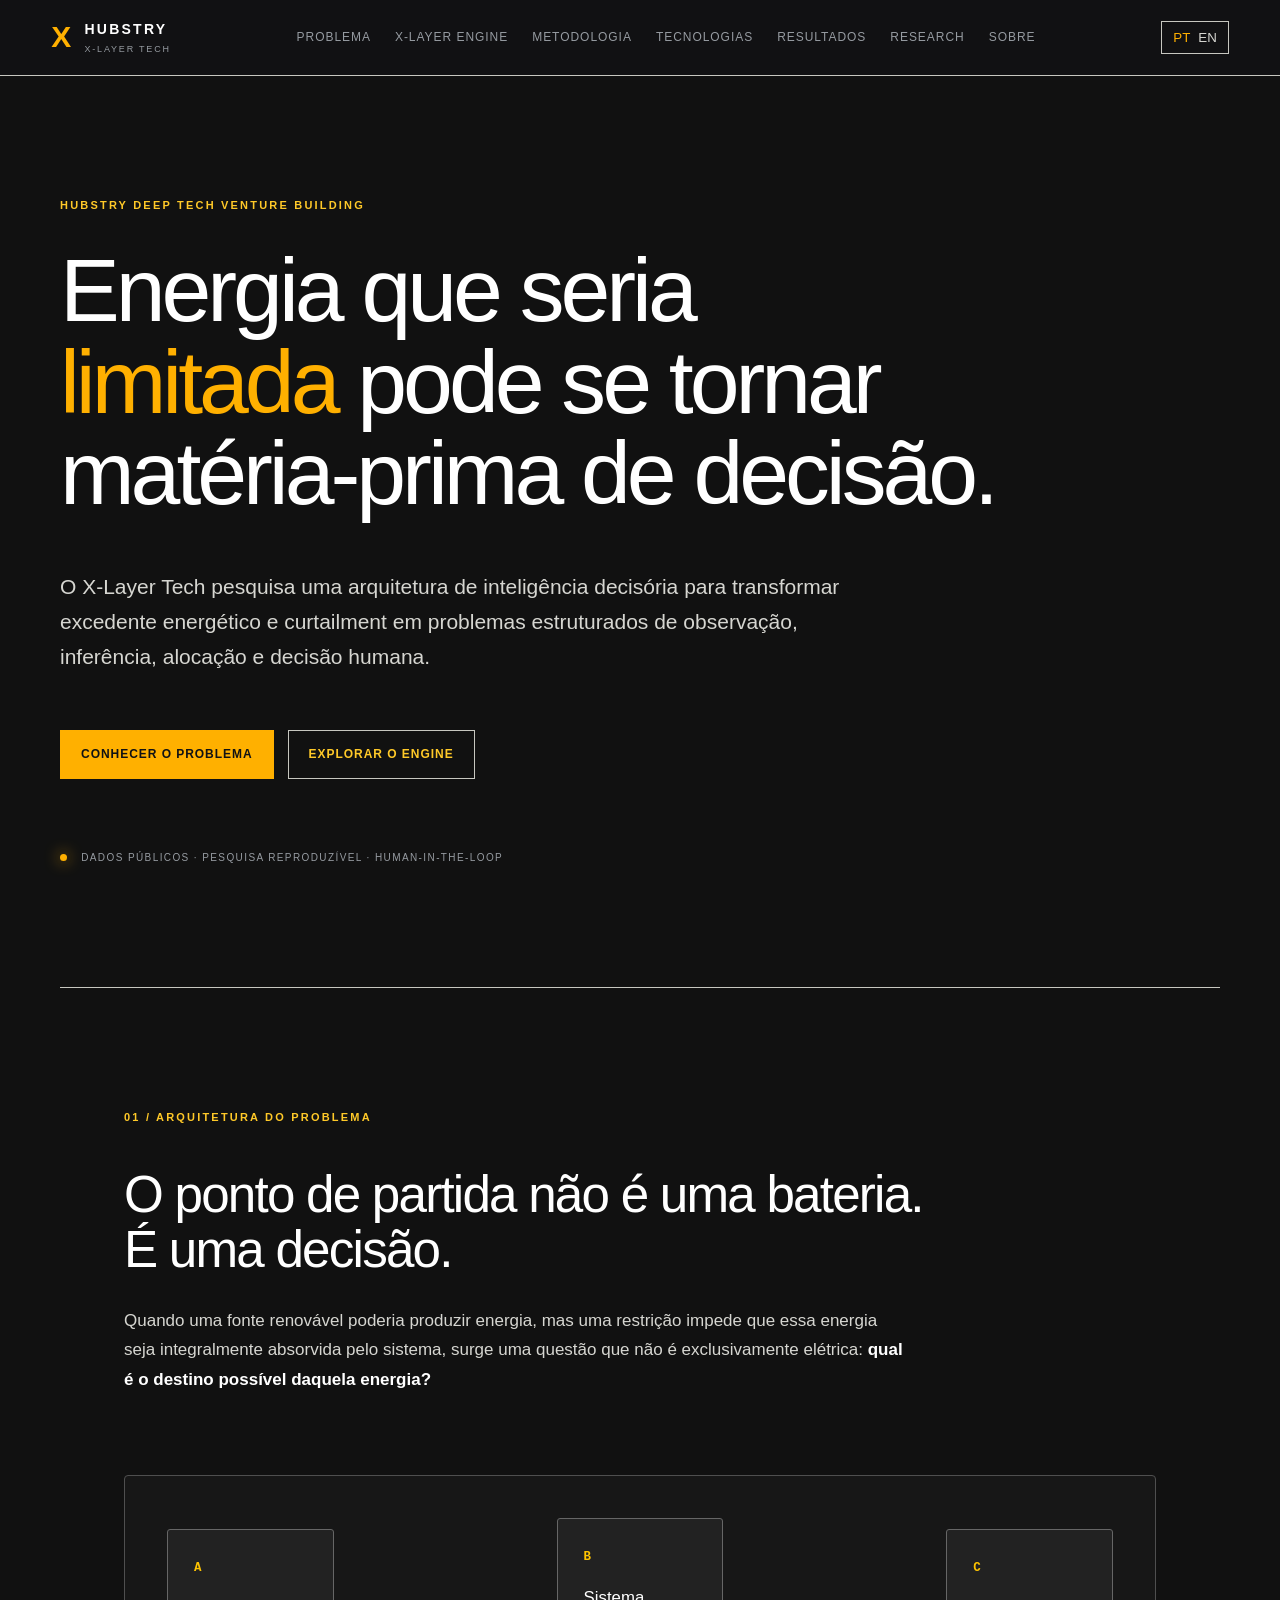
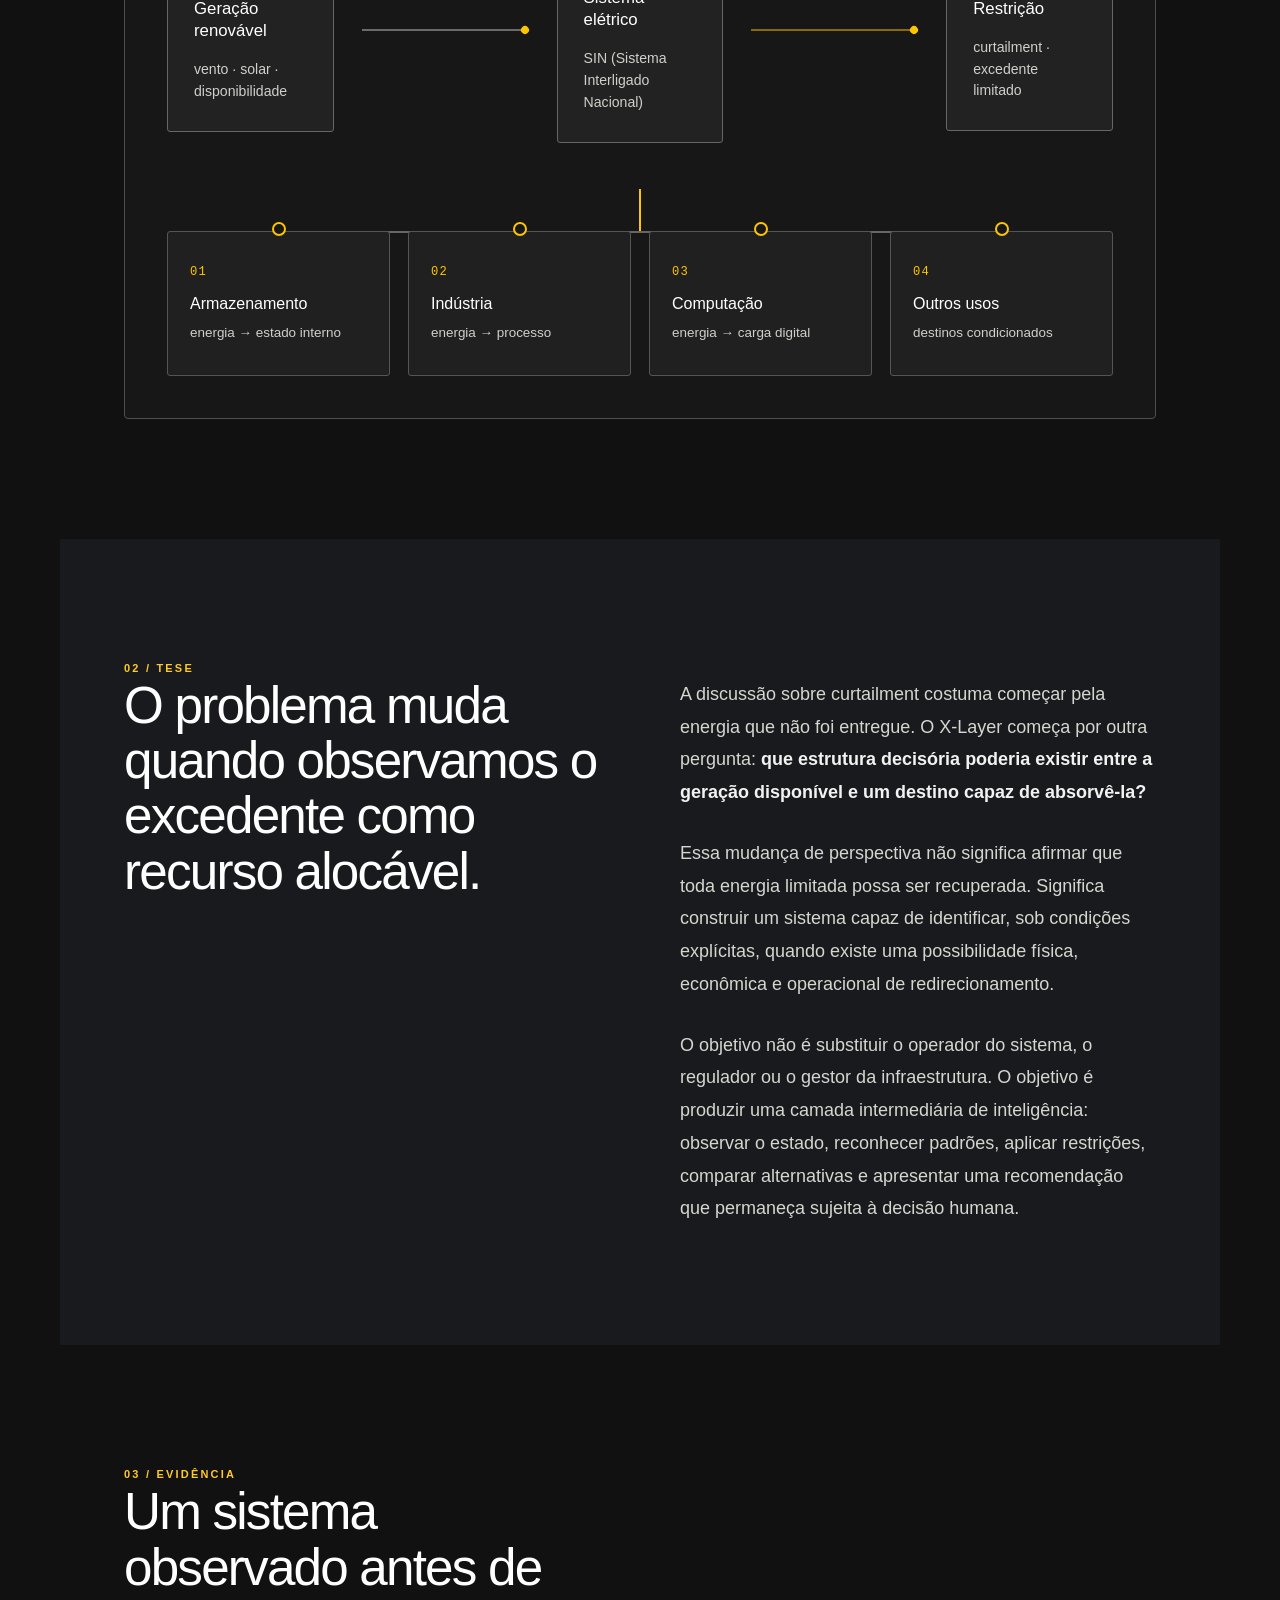
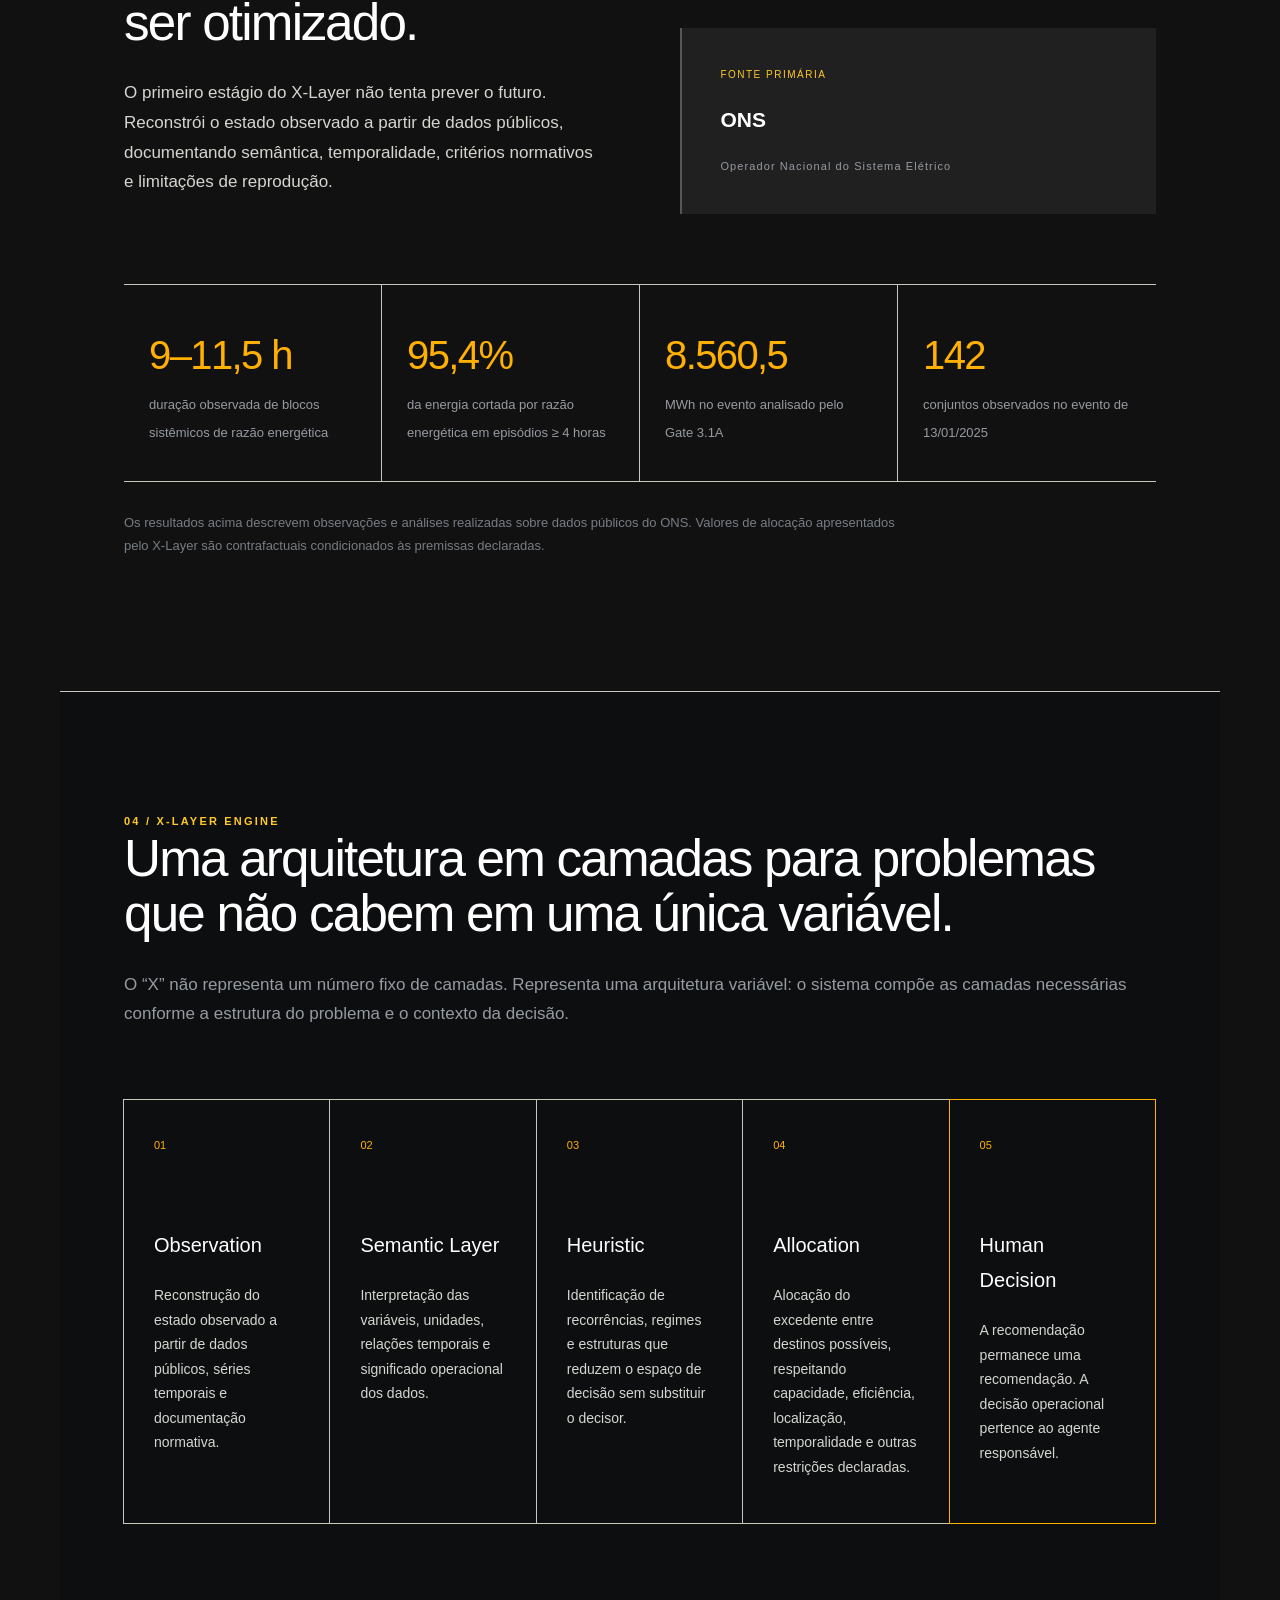
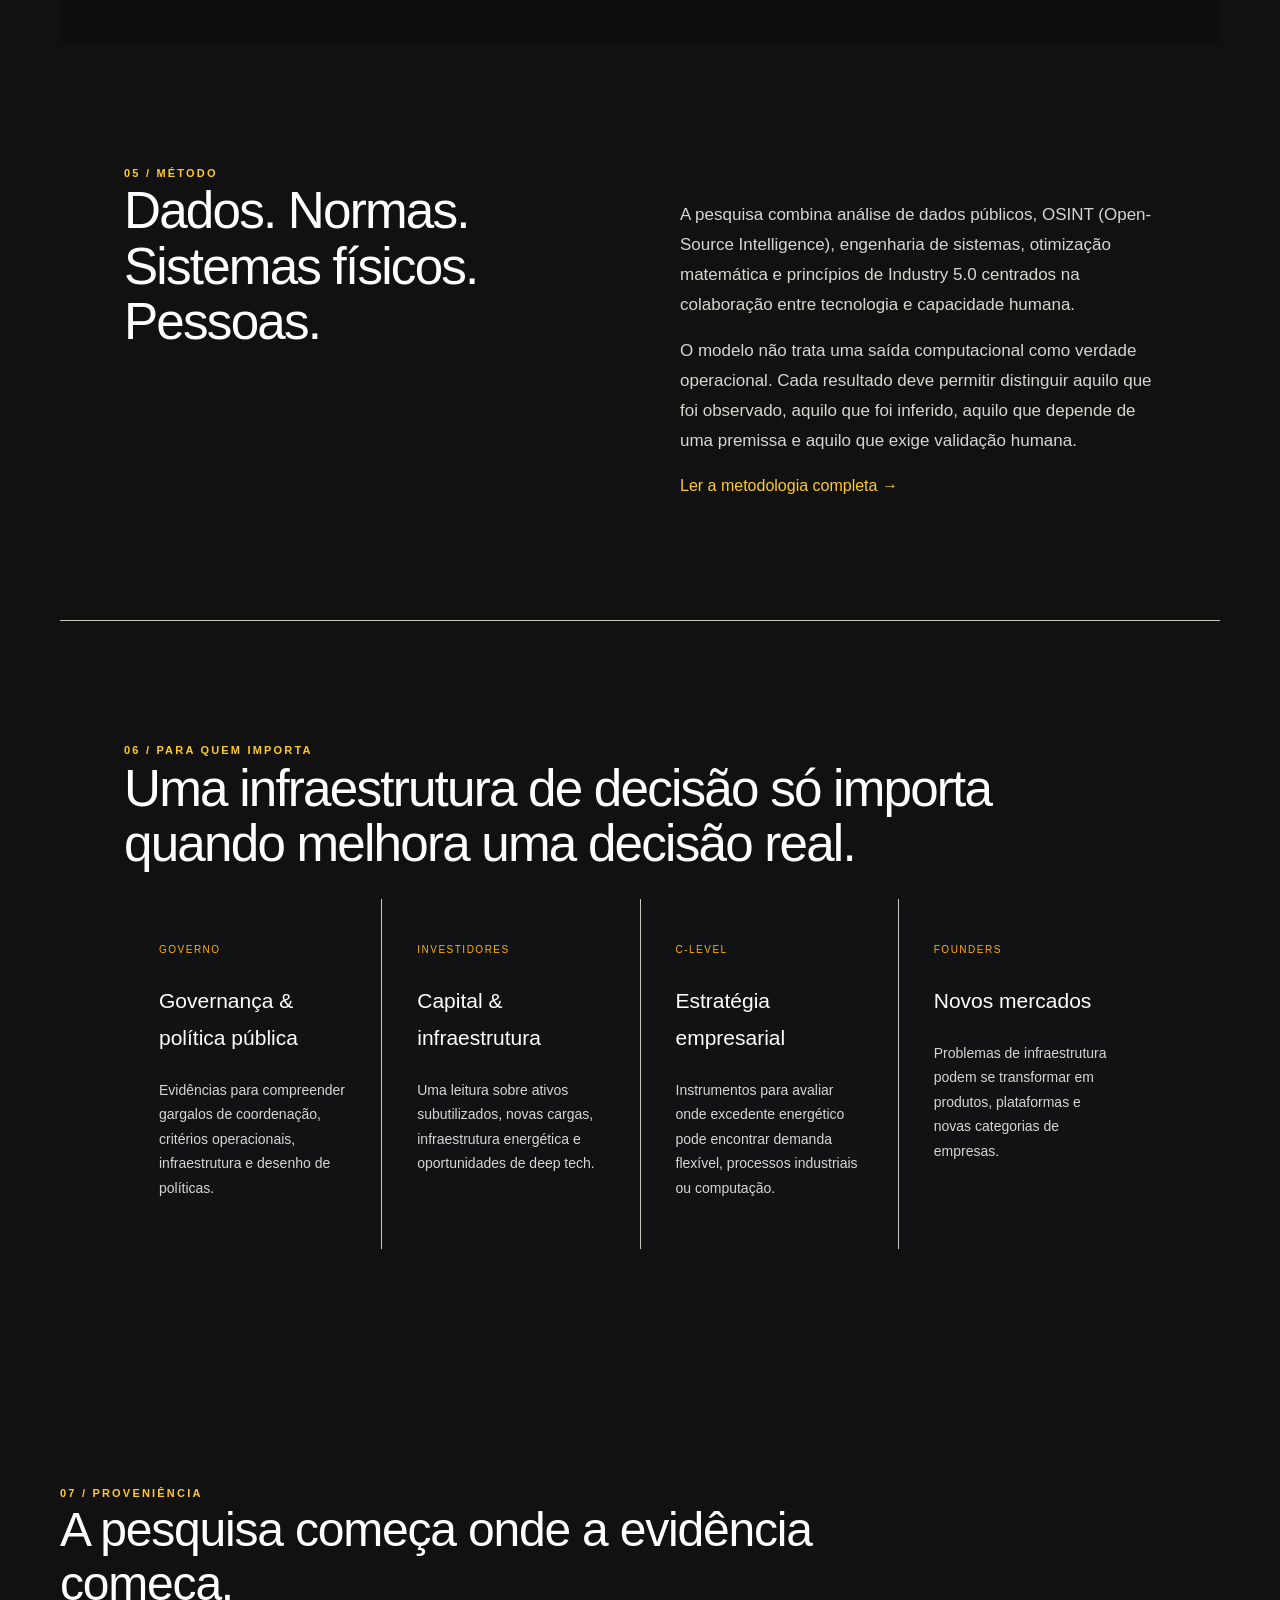
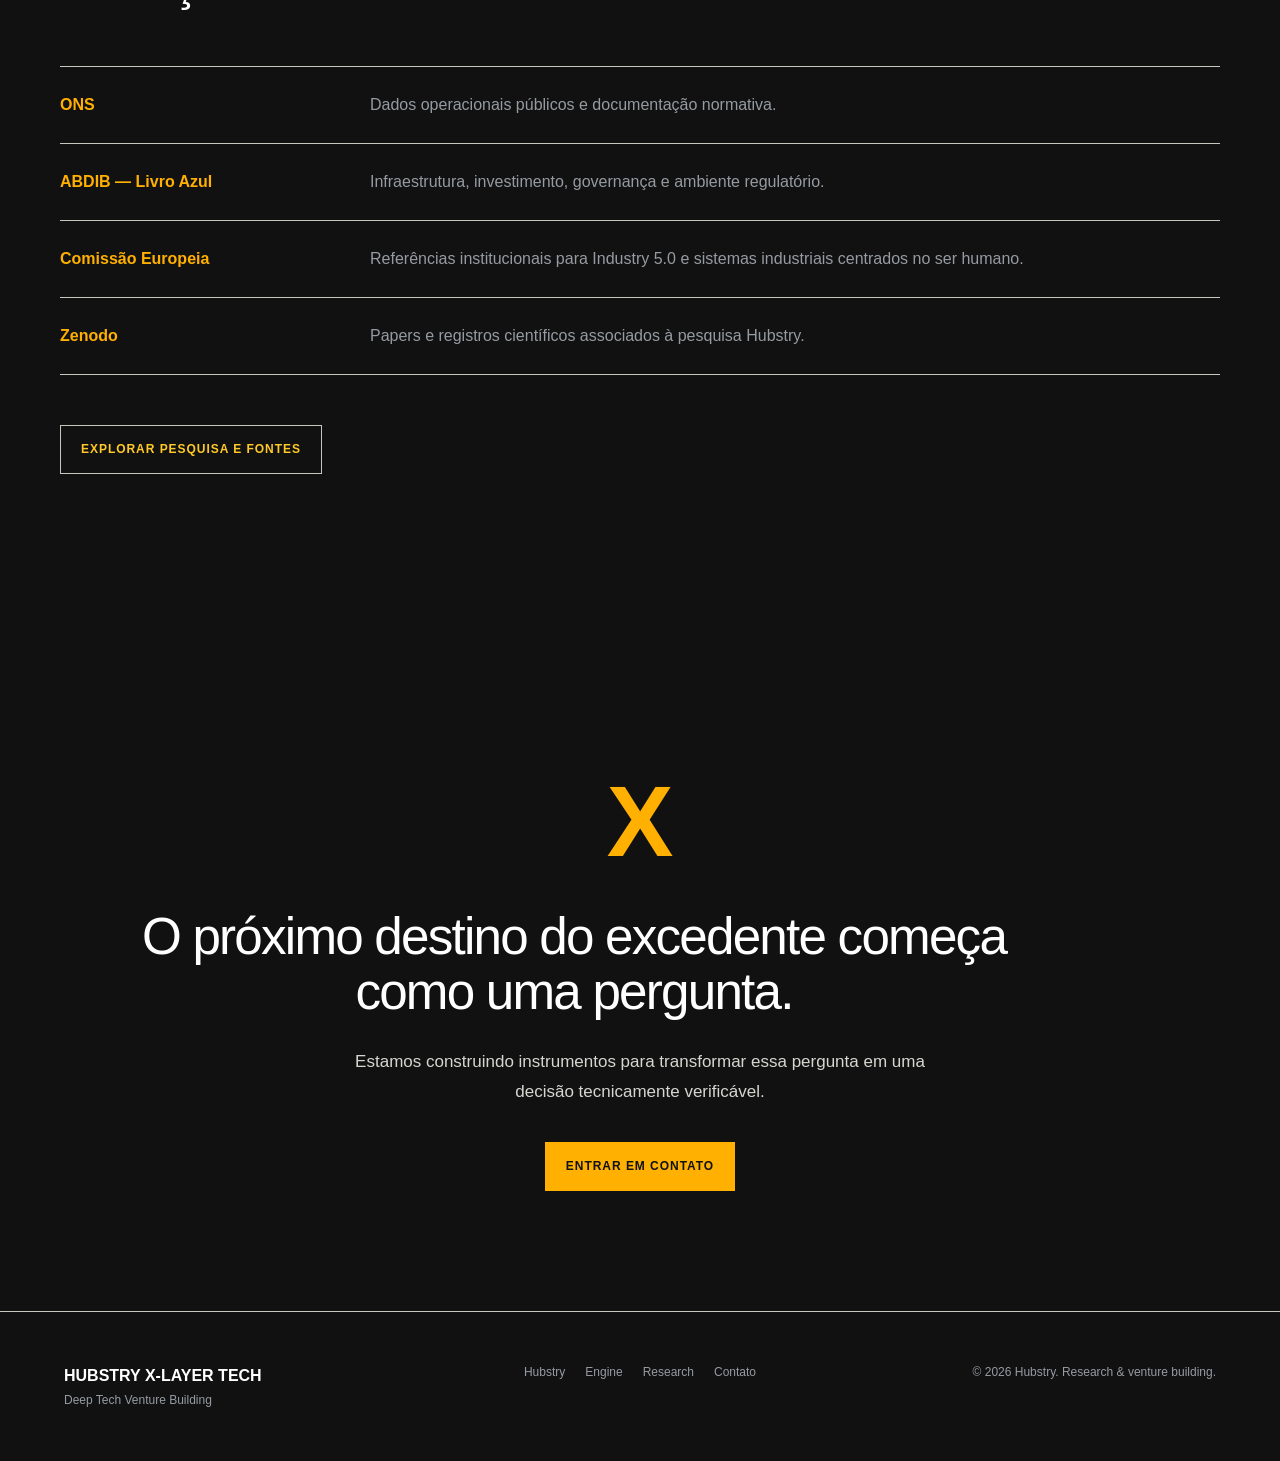
==== index.html @ 58ec87c6 "Build X-Layer Tech editorial site" ====
﻿<!DOCTYPE html>
<html lang="pt-BR">
<head>
  <meta charset="UTF-8">
  <meta name="viewport" content="width=device-width, initial-scale=1.0">

  <title>Hubstry X-Layer Tech — Orquestração de excedente energético</title>

  <meta name="description"
        content="Hubstry X-Layer Tech pesquisa sistemas de inteligência decisória para orquestração de excedente energético, curtailment e cargas flexíveis.">

  <link rel="stylesheet" href="css/style.css">
</head>

<body>

<header class="site-header">
  <a class="brand" href="index.html">
    <span class="brand-mark">X</span>
    <span>
      <strong>HUBSTRY</strong>
      <small>X-LAYER TECH</small>
    </span>
  </a>

  <nav>
    <a href="problema.html">Problema</a>
    <a href="engine.html">X-Layer Engine</a>
    <a href="metodologia.html">Metodologia</a>
    <a href="tecnologias.html">Tecnologias</a>
    <a href="resultados.html">Resultados</a>
    <a href="research.html">Research</a>
    <a href="sobre.html">Sobre</a>
  </nav>

  <button class="language-toggle" id="languageToggle" type="button"
          aria-label="Alternar idioma">
    <span class="active">PT</span>
    <span>EN</span>
  </button>
</header>


<main>

  <!-- HERO -->

  <section class="hero">

    <div class="hero-kicker">
      HUBSTRY DEEP TECH VENTURE BUILDING
    </div>

    <h1>
      Energia que seria<br>
      <em>limitada</em> pode se tornar<br>
      matéria-prima de decisão.
    </h1>

    <p class="hero-lead">
      O X-Layer Tech pesquisa uma arquitetura de inteligência decisória
      para transformar excedente energético e curtailment em problemas
      estruturados de observação, inferência, alocação e decisão humana.
    </p>

    <div class="hero-actions">
      <a class="button primary" href="problema.html">
        Conhecer o problema
      </a>

      <a class="button secondary" href="engine.html">
        Explorar o Engine
      </a>
    </div>

    <div class="hero-note">
      <span class="signal"></span>
      DADOS PÚBLICOS · PESQUISA REPRODUZÍVEL · HUMAN-IN-THE-LOOP
    </div>

  </section>


  <!-- DIAGRAMA CENTRAL -->

  <section class="diagram-section">

    <div class="section-label">01 / ARQUITETURA DO PROBLEMA</div>

    <div class="diagram-intro">
      <h2>
        O ponto de partida não é uma bateria.
        É uma decisão.
      </h2>

      <p>
        Quando uma fonte renovável poderia produzir energia, mas uma
        restrição impede que essa energia seja integralmente absorvida
        pelo sistema, surge uma questão que não é exclusivamente elétrica:
        <strong>qual é o destino possível daquela energia?</strong>
      </p>
    </div>


    <div class="energy-graph">

      <div class="graph-node source">
        <span class="node-index">A</span>
        <strong>Geração renovável</strong>
        <small>vento · solar · disponibilidade</small>
      </div>

      <div class="graph-line">
        <span></span>
      </div>

      <div class="graph-node system">
        <span class="node-index">B</span>
        <strong>Sistema elétrico</strong>
        <small>SIN (Sistema Interligado Nacional)</small>
      </div>

      <div class="graph-line restricted">
        <span></span>
      </div>

      <div class="graph-node restriction">
        <span class="node-index">C</span>
        <strong>Restrição</strong>
        <small>curtailment · excedente limitado</small>
      </div>

      <div class="graph-fork">

        <div class="fork-node">
          <span>01</span>
          <strong>Armazenamento</strong>
          <small>energia → estado interno</small>
        </div>

        <div class="fork-node">
          <span>02</span>
          <strong>Indústria</strong>
          <small>energia → processo</small>
        </div>

        <div class="fork-node">
          <span>03</span>
          <strong>Computação</strong>
          <small>energia → carga digital</small>
        </div>

        <div class="fork-node">
          <span>04</span>
          <strong>Outros usos</strong>
          <small>destinos condicionados</small>
        </div>

      </div>

    </div>

  </section>


  <!-- ARGUMENTO -->

  <section class="prose-section">

    <div class="section-label">02 / TESE</div>

    <div class="prose-grid">

      <div>
        <h2>
          O problema muda quando observamos
          o excedente como recurso alocável.
        </h2>
      </div>

      <div class="prose">

        <p>
          A discussão sobre curtailment costuma começar pela energia que
          não foi entregue. O X-Layer começa por outra pergunta:
          <strong>que estrutura decisória poderia existir entre a geração
          disponível e um destino capaz de absorvê-la?</strong>
        </p>

        <p>
          Essa mudança de perspectiva não significa afirmar que toda
          energia limitada possa ser recuperada. Significa construir um
          sistema capaz de identificar, sob condições explícitas, quando
          existe uma possibilidade física, econômica e operacional de
          redirecionamento.
        </p>

        <p>
          O objetivo não é substituir o operador do sistema, o regulador
          ou o gestor da infraestrutura. O objetivo é produzir uma camada
          intermediária de inteligência: observar o estado, reconhecer
          padrões, aplicar restrições, comparar alternativas e apresentar
          uma recomendação que permaneça sujeita à decisão humana.
        </p>

      </div>

    </div>

  </section>


  <!-- DADO -->

  <section class="evidence-section">

    <div class="section-label">03 / EVIDÊNCIA</div>

    <div class="evidence-header">

      <div>
        <h2>
          Um sistema observado antes de ser otimizado.
        </h2>

        <p>
          O primeiro estágio do X-Layer não tenta prever o futuro.
          Reconstrói o estado observado a partir de dados públicos,
          documentando semântica, temporalidade, critérios normativos
          e limitações de reprodução.
        </p>
      </div>

      <div class="evidence-source">
        <span>FONTE PRIMÁRIA</span>
        <strong>ONS</strong>
        <small>
          Operador Nacional do Sistema Elétrico
        </small>
      </div>

    </div>


    <div class="metrics">

      <article class="metric">
        <strong>9–11,5 h</strong>
        <span>
          duração observada de blocos sistêmicos de razão energética
        </span>
      </article>

      <article class="metric">
        <strong>95,4%</strong>
        <span>
          da energia cortada por razão energética em episódios ≥ 4 horas
        </span>
      </article>

      <article class="metric">
        <strong>8.560,5</strong>
        <span>
          MWh no evento analisado pelo Gate 3.1A
        </span>
      </article>

      <article class="metric">
        <strong>142</strong>
        <span>
          conjuntos observados no evento de 13/01/2025
        </span>
      </article>

    </div>

    <p class="method-note">
      Os resultados acima descrevem observações e análises realizadas
      sobre dados públicos do ONS. Valores de alocação apresentados pelo
      X-Layer são contrafactuais condicionados às premissas declaradas.
    </p>

  </section>


  <!-- ARQUITETURA DO ENGINE -->

  <section class="architecture-section">

    <div class="section-label">04 / X-LAYER ENGINE</div>

    <h2>
      Uma arquitetura em camadas para problemas
      que não cabem em uma única variável.
    </h2>

    <p class="architecture-lead">
      O “X” não representa um número fixo de camadas. Representa uma
      arquitetura variável: o sistema compõe as camadas necessárias
      conforme a estrutura do problema e o contexto da decisão.
    </p>


    <div class="layer-stack">

      <article>
        <span>01</span>
        <h3>Observation</h3>
        <p>
          Reconstrução do estado observado a partir de dados públicos,
          séries temporais e documentação normativa.
        </p>
      </article>

      <article>
        <span>02</span>
        <h3>Semantic Layer</h3>
        <p>
          Interpretação das variáveis, unidades, relações temporais
          e significado operacional dos dados.
        </p>
      </article>

      <article>
        <span>03</span>
        <h3>Heuristic</h3>
        <p>
          Identificação de recorrências, regimes e estruturas que
          reduzem o espaço de decisão sem substituir o decisor.
        </p>
      </article>

      <article>
        <span>04</span>
        <h3>Allocation</h3>
        <p>
          Alocação do excedente entre destinos possíveis, respeitando
          capacidade, eficiência, localização, temporalidade e outras
          restrições declaradas.
        </p>
      </article>

      <article class="human-layer">
        <span>05</span>
        <h3>Human Decision</h3>
        <p>
          A recomendação permanece uma recomendação. A decisão operacional
          pertence ao agente responsável.
        </p>
      </article>

    </div>

  </section>


  <!-- METODOLOGIA -->

  <section class="methodology-section">

    <div class="section-label">05 / MÉTODO</div>

    <div class="methodology-grid">

      <div>
        <h2>
          Dados. Normas. Sistemas físicos.
          Pessoas.
        </h2>
      </div>

      <div>

        <p>
          A pesquisa combina análise de dados públicos, OSINT
          (Open-Source Intelligence), engenharia de sistemas,
          otimização matemática e princípios de Industry 5.0
          centrados na colaboração entre tecnologia e capacidade humana.
        </p>

        <p>
          O modelo não trata uma saída computacional como verdade
          operacional. Cada resultado deve permitir distinguir aquilo
          que foi observado, aquilo que foi inferido, aquilo que depende
          de uma premissa e aquilo que exige validação humana.
        </p>

        <a href="metodologia.html" class="text-link">
          Ler a metodologia completa →
        </a>

      </div>

    </div>

  </section>


  <!-- PARA QUEM IMPORTA -->

  <section class="stakeholders-section">

    <div class="section-label">06 / PARA QUEM IMPORTA</div>

    <h2>
      Uma infraestrutura de decisão só importa
      quando melhora uma decisão real.
    </h2>

    <div class="stakeholder-grid">

      <article>
        <span>GOVERNO</span>
        <h3>Governança & política pública</h3>
        <p>
          Evidências para compreender gargalos de coordenação, critérios
          operacionais, infraestrutura e desenho de políticas.
        </p>
      </article>

      <article>
        <span>INVESTIDORES</span>
        <h3>Capital & infraestrutura</h3>
        <p>
          Uma leitura sobre ativos subutilizados, novas cargas,
          infraestrutura energética e oportunidades de deep tech.
        </p>
      </article>

      <article>
        <span>C-LEVEL</span>
        <h3>Estratégia empresarial</h3>
        <p>
          Instrumentos para avaliar onde excedente energético pode
          encontrar demanda flexível, processos industriais ou computação.
        </p>
      </article>

      <article>
        <span>FOUNDERS</span>
        <h3>Novos mercados</h3>
        <p>
          Problemas de infraestrutura podem se transformar em produtos,
          plataformas e novas categorias de empresas.
        </p>
      </article>

    </div>

  </section>


  <!-- FONTES -->

  <section class="sources-section index-source-section">

    <div class="section-label">07 / PROVENIÊNCIA</div>

    <h2>
      A pesquisa começa onde a evidência começa.
    </h2>

    <div class="source-list">

      <div>
        <strong>ONS</strong>
        <span>
          Dados operacionais públicos e documentação normativa.
        </span>
      </div>

      <div>
        <strong>ABDIB — Livro Azul</strong>
        <span>
          Infraestrutura, investimento, governança e ambiente regulatório.
        </span>
      </div>

      <div>
        <strong>Comissão Europeia</strong>
        <span>
          Referências institucionais para Industry 5.0 e sistemas
          industriais centrados no ser humano.
        </span>
      </div>

      <div>
        <strong>Zenodo</strong>
        <span>
          Papers e registros científicos associados à pesquisa Hubstry.
        </span>
      </div>

    </div>

    <a href="research.html" class="button secondary">
      Explorar pesquisa e fontes
    </a>

  </section>


  <!-- CTA -->

  <section class="closing-section">

    <div class="closing-mark">X</div>

    <h2>
      O próximo destino do excedente
      começa como uma pergunta.
    </h2>

    <p>
      Estamos construindo instrumentos para transformar essa pergunta
      em uma decisão tecnicamente verificável.
    </p>

    <a href="contato.html" class="button primary">
      Entrar em contato
    </a>

  </section>

</main>


<footer>

  <div class="footer-brand">
    <strong>HUBSTRY X-LAYER TECH</strong>
    <span>Deep Tech Venture Building</span>
  </div>

  <div class="footer-links">
    <a href="https://www.hubstry.dev">Hubstry</a>
    <a href="https://github.com/Hubstry-DeepTech/hubstry-xlayer-engine">
      Engine
    </a>
    <a href="https://zenodo.org/records/22134863">Research</a>
    <a href="contato.html">Contato</a>
  </div>

  <div class="footer-copy">
    © 2026 Hubstry. Research & venture building.
  </div>

</footer>

<script src="js/main.js"></script>

</body>
</html>
---- css/style.css ----
﻿:root {
  --bg: #111214;
  --bg-soft: #181a1d;
  --panel: #1d2024;
  --line: #34383d;
  --text: #e6e7e8;
  --muted: #969ba1;
  --amber: #ffb000;
  --amber-soft: #ffc94d;
  --max: 1320px;
}

* {
  box-sizing: border-box;
}

html {
  scroll-behavior: smooth;
}

body {
  margin: 0;
  background: var(--bg);
  color: var(--text);
  font-family: Inter, Arial, sans-serif;
  line-height: 1.75;
}

a {
  color: inherit;
  text-decoration: none;
}

.site-header {
  position: sticky;
  top: 0;
  z-index: 20;
  display: flex;
  align-items: center;
  justify-content: space-between;
  min-height: 76px;
  padding: 0 4vw;
  background: rgba(17,18,20,.94);
  border-bottom: 1px solid var(--line);
  backdrop-filter: blur(16px);
}

.brand {
  display: flex;
  gap: 12px;
  align-items: center;
  letter-spacing: .08em;
}

.brand-mark {
  color: var(--amber);
  font-size: 30px;
  font-weight: 800;
}

.brand strong {
  display: block;
  font-size: 14px;
  letter-spacing: .16em;
}

.brand small {
  display: block;
  color: var(--muted);
  font-size: 9px;
  letter-spacing: .2em;
}

nav {
  display: flex;
  gap: 24px;
  align-items: center;
}

nav a {
  color: var(--muted);
  font-size: 12px;
  letter-spacing: .08em;
  text-transform: uppercase;
}

nav a:hover {
  color: var(--amber);
}

.language-toggle {
  display: flex;
  gap: 8px;
  border: 1px solid var(--line);
  background: transparent;
  color: var(--muted);
  padding: 8px 11px;
  cursor: pointer;
}

.language-toggle .active {
  color: var(--amber);
}

.hero,
.diagram-section,
.prose-section,
.evidence-section,
.architecture-section,
.methodology-section,
.stakeholders-section,
.sources-section,
.closing-section {
  max-width: var(--max);
  margin: auto;
  padding: 120px 5vw;
}

.hero {
  min-height: 88vh;
  display: flex;
  flex-direction: column;
  justify-content: center;
}

.hero-kicker,
.section-label {
  color: var(--amber);
  font-size: 11px;
  font-weight: 700;
  letter-spacing: .2em;
  text-transform: uppercase;
}

.hero h1 {
  max-width: 1050px;
  margin: 30px 0;
  font-size: clamp(48px, 7vw, 96px);
  line-height: 1.02;
  letter-spacing: -.045em;
  font-weight: 500;
}

.hero h1 em {
  color: var(--amber);
  font-style: normal;
}

.hero-lead {
  max-width: 760px;
  color: #b8bbc0;
  font-size: 20px;
  line-height: 1.7;
}

.hero-actions {
  display: flex;
  gap: 14px;
  margin-top: 35px;
}

.button {
  display: inline-block;
  padding: 13px 20px;
  border: 1px solid var(--line);
  font-size: 12px;
  font-weight: 700;
  letter-spacing: .08em;
  text-transform: uppercase;
}

.button.primary {
  background: var(--amber);
  color: #111214;
  border-color: var(--amber);
}

.button.secondary:hover {
  border-color: var(--amber);
  color: var(--amber);
}

.hero-note {
  margin-top: 70px;
  color: var(--muted);
  font-size: 10px;
  letter-spacing: .14em;
}

.signal {
  display: inline-block;
  width: 7px;
  height: 7px;
  margin-right: 10px;
  border-radius: 50%;
  background: var(--amber);
  box-shadow: 0 0 15px var(--amber);
}

.diagram-section {
  border-top: 1px solid var(--line);
}

.diagram-intro {
  max-width: 800px;
  margin: 40px 0 80px;
}

h2 {
  margin: 0 0 28px;
  font-size: clamp(34px, 4vw, 58px);
  line-height: 1.08;
  letter-spacing: -.035em;
  font-weight: 500;
}

p {
  color: #b0b4b9;
  font-size: 17px;
}

.energy-graph {
  display: grid;
  grid-template-columns: 1fr 90px 1fr 90px 1fr;
  align-items: center;
  gap: 0;
}

.graph-node,
.fork-node {
  border: 1px solid var(--line);
  background: var(--panel);
  padding: 26px;
}

.graph-node {
  min-height: 150px;
}

.node-index,
.fork-node span {
  display: block;
  color: var(--amber);
  font-size: 10px;
  letter-spacing: .15em;
  margin-bottom: 25px;
}

.graph-node strong,
.fork-node strong {
  display: block;
  font-size: 18px;
  font-weight: 500;
}

.graph-node small,
.fork-node small {
  color: var(--muted);
}

.graph-line {
  height: 1px;
  background: var(--line);
}

.graph-line span {
  display: block;
  width: 8px;
  height: 8px;
  margin-left: auto;
  background: var(--amber);
  border-radius: 50%;
}

.graph-line.restricted {
  background: var(--amber);
}

.graph-fork {
  grid-column: 1 / -1;
  display: grid;
  grid-template-columns: repeat(4, 1fr);
  gap: 12px;
  margin-top: 35px;
}

.prose-section {
  background: var(--bg-soft);
  max-width: none;
}

.prose-grid,
.methodology-grid,
.evidence-header {
  max-width: var(--max);
  margin: auto;
  display: grid;
  grid-template-columns: 1fr 1fr;
  gap: 80px;
}

.prose p,
.methodology-grid p {
  max-width: 680px;
}

.evidence-section {
  border-bottom: 1px solid var(--line);
}

.evidence-source {
  align-self: end;
  border-left: 2px solid var(--amber);
  padding-left: 20px;
}

.evidence-source span,
.evidence-source small {
  display: block;
  color: var(--muted);
  font-size: 11px;
  letter-spacing: .1em;
}

.evidence-source strong {
  display: block;
  color: var(--amber);
  font-size: 32px;
  margin: 5px 0;
}

.metrics {
  display: grid;
  grid-template-columns: repeat(4, 1fr);
  margin-top: 70px;
  border-top: 1px solid var(--line);
  border-bottom: 1px solid var(--line);
}

.metric {
  padding: 35px 25px;
  border-right: 1px solid var(--line);
}

.metric:last-child {
  border-right: 0;
}

.metric strong {
  display: block;
  color: var(--amber);
  font-size: 40px;
  font-weight: 500;
  letter-spacing: -.04em;
}

.metric span {
  color: var(--muted);
  font-size: 13px;
}

.method-note {
  margin-top: 30px;
  color: #777d84;
  font-size: 13px;
}

.architecture-section {
  background: #0d0e10;
  max-width: none;
}

.architecture-section > h2,
.architecture-lead,
.layer-stack {
  max-width: var(--max);
  margin-left: auto;
  margin-right: auto;
}

.architecture-lead {
  max-width: var(--max);
  color: var(--muted);
}

.layer-stack {
  display: grid;
  grid-template-columns: repeat(5, 1fr);
  margin-top: 70px;
}

.layer-stack article {
  min-height: 300px;
  padding: 30px;
  border: 1px solid var(--line);
  margin-left: -1px;
}

.layer-stack article > span {
  color: var(--amber);
  font-size: 11px;
}

.layer-stack h3 {
  margin-top: 70px;
  font-size: 20px;
  font-weight: 500;
}

.layer-stack p {
  font-size: 14px;
}

.layer-stack .human-layer {
  border-color: var(--amber);
}

.stakeholders-section {
  border-top: 1px solid var(--line);
}

.stakeholder-grid {
  display: grid;
  grid-template-columns: repeat(4, 1fr);
  gap: 1px;
  background: var(--line);
}

.stakeholder-grid article {
  background: var(--bg);
  padding: 35px;
  min-height: 310px;
}

.stakeholder-grid span {
  color: var(--amber);
  font-size: 10px;
  letter-spacing: .15em;
}

.stakeholder-grid h3 {
  font-size: 21px;
  font-weight: 500;
}

.stakeholder-grid p {
  font-size: 14px;
}

.sources-section {
  background: var(--bg-soft);
  max-width: none;
}

.source-list {
  max-width: var(--max);
  margin: 50px auto;
  border-top: 1px solid var(--line);
}

.source-list div {
  display: grid;
  grid-template-columns: 280px 1fr;
  gap: 30px;
  padding: 24px 0;
  border-bottom: 1px solid var(--line);
}

.source-list strong {
  color: var(--amber);
}

.source-list span {
  color: var(--muted);
}

.closing-section {
  text-align: center;
}

.closing-mark {
  color: var(--amber);
  font-size: 100px;
  font-weight: 800;
}

.closing-section p {
  max-width: 600px;
  margin: 0 auto 35px;
}

footer {
  border-top: 1px solid var(--line);
  padding: 50px 5vw;
  display: grid;
  grid-template-columns: 1fr 1fr 1fr;
  gap: 30px;
}

.footer-brand strong,
.footer-brand span {
  display: block;
}

.footer-brand span,
.footer-copy {
  color: var(--muted);
  font-size: 12px;
}

.footer-links {
  display: flex;
  gap: 20px;
  justify-content: center;
}

.footer-links a {
  color: var(--muted);
  font-size: 12px;
}

.footer-links a:hover {
  color: var(--amber);
}

.footer-copy {
  text-align: right;
}

@media (max-width: 1000px) {

  nav {
    display: none;
  }

  .energy-graph {
    grid-template-columns: 1fr;
    gap: 12px;
  }

  .graph-line {
    width: 1px;
    height: 40px;
    margin: auto;
  }

  .graph-line span {
    margin: auto;
  }

  .graph-fork {
    grid-template-columns: 1fr 1fr;
  }

  .prose-grid,
  .methodology-grid,
  .evidence-header {
    grid-template-columns: 1fr;
    gap: 35px;
  }

  .metrics {
    grid-template-columns: 1fr 1fr;
  }

  .layer-stack {
    grid-template-columns: 1fr 1fr;
  }

  .stakeholder-grid {
    grid-template-columns: 1fr 1fr;
  }

  footer {
    grid-template-columns: 1fr;
  }

  .footer-links,
  .footer-copy {
    justify-content: flex-start;
    text-align: left;
  }
}

@media (max-width: 600px) {

  .hero,
  .diagram-section,
  .prose-section,
  .evidence-section,
  .architecture-section,
  .methodology-section,
  .stakeholders-section,
  .sources-section,
  .closing-section {
    padding-top: 80px;
    padding-bottom: 80px;
  }

  .hero h1 {
    font-size: 46px;
  }

  .hero-lead {
    font-size: 17px;
  }

  .hero-actions {
    flex-direction: column;
    align-items: flex-start;
  }

  .graph-fork,
  .metrics,
  .layer-stack,
  .stakeholder-grid {
    grid-template-columns: 1fr;
  }

  .metric {
    border-right: 0;
    border-bottom: 1px solid var(--line);
  }

  .source-list div {
    grid-template-columns: 1fr;
    gap: 5px;
  }
}

/* INTERNAL PAGE LAYOUT */
.page-main {
  width: 100%;
  max-width: var(--max);
  margin: 0 auto;
  padding-left: 5vw;
  padding-right: 5vw;
}

.page-section {
  width: 100%;
  padding-top: 110px;
  padding-bottom: 110px;
}

.page-prose {
  max-width: 820px;
}

.page-prose p {
  max-width: 760px;
}

.page-section .section-label {
  margin-bottom: 32px;
}

.page-section h1 {
  max-width: 1050px;
  margin-top: 0;
}

.page-section h2 {
  max-width: 900px;
}

@media (max-width: 600px) {
  .page-main {
    padding-left: 6vw;
    padding-right: 6vw;
  }

  .page-section {
    padding-top: 75px;
    padding-bottom: 75px;
  }
}

/* =========================================================
   X-LAYER — EDITORIAL PAGE MARGINS
   ========================================================= */

main {
  width: 100%;
  overflow-x: hidden;
}

main > section {
  box-sizing: border-box;
  width: min(1180px, calc(100% - 120px));
  margin-left: auto;
  margin-right: auto;
}

main > .hero {
  padding-left: 0;
  padding-right: 0;
}

main > .statement,
main > .case-preview,
main > .signal-grid {
  padding-left: 0;
  padding-right: 0;
}

main p {
  max-width: 780px;
}

main h1 {
  max-width: 1050px;
}

main h2 {
  max-width: 900px;
}

/* Long-form editorial reading */
.statement {
  margin-top: 0;
  margin-bottom: 0;
}

.statement p + p {
  margin-top: 1.5rem;
}

/* Mobile */
@media (max-width: 800px) {
  main > section {
    width: calc(100% - 48px);
  }
}

@media (max-width: 520px) {
  main > section {
    width: calc(100% - 32px);
  }
}

/* =========================================================
   X-LAYER EDITORIAL SYSTEM
   Long-form research interface
   ========================================================= */

:root {
  --editorial-width: 1180px;
  --reading-width: 790px;
  --amber-neon: #f5b800;
  --amber-soft: #c99716;
  --ink: #171717;
  --ink-soft: #4b4b4b;
  --paper: #eeeeeb;
  --panel: #e4e4df;
  --line: #c7c7c0;
}

/* PAGE */

.editorial-page {
  width: min(var(--editorial-width), calc(100% - 120px));
  margin: 0 auto;
}

.editorial-hero {
  padding: 130px 0 120px;
  border-bottom: 1px solid var(--line);
}

.editorial-hero h1 {
  max-width: 1000px;
  margin: 24px 0 38px;
  font-size: clamp(42px, 6vw, 76px);
  line-height: 1.02;
  letter-spacing: -0.045em;
  font-weight: 600;
}

.hero-lead {
  max-width: 820px;
  font-size: 21px;
  line-height: 1.65;
  color: var(--ink-soft);
}

.editorial-deck {
  margin-top: 50px;
  font-size: 12px;
  letter-spacing: .13em;
  text-transform: uppercase;
}

.editorial-deck span {
  color: var(--amber-soft);
}

/* ESSAY */

.essay-section {
  padding: 115px 0;
  border-bottom: 1px solid var(--line);
}

.essay-index {
  margin-bottom: 30px;
  font-size: 11px;
  letter-spacing: .18em;
  font-weight: 700;
  color: var(--amber-soft);
}

.essay-section h2,
.stakeholder-section h2,
.sources-section h2 {
  max-width: 900px;
  margin: 0 0 55px;
  font-size: clamp(30px, 4vw, 48px);
  line-height: 1.12;
  letter-spacing: -0.025em;
  font-weight: 500;
}

.prose {
  max-width: var(--reading-width);
}

.prose p,
.stakeholder-prose p,
.accordion-content p {
  font-size: 18px;
  line-height: 1.85;
  color: var(--ink-soft);
  margin: 0 0 28px;
}

.prose p:last-child {
  margin-bottom: 0;
}

.prose strong {
  color: var(--ink);
  font-weight: 650;
}

/* DIAGRAMS */

.diagram,
.graph-panel,
.state-diagram,
.architecture-flow,
.use-graph {
  margin: 70px 0;
}

.diagram-flow {
  display: flex;
  align-items: center;
  gap: 18px;
  padding: 38px;
  background: var(--panel);
  border: 1px solid var(--line);
  overflow-x: auto;
}

.node {
  min-width: 145px;
  padding: 20px;
  border: 1px solid #aaa;
  background: #f2f2ee;
}

.node.accent {
  border-color: var(--amber-neon);
  box-shadow: inset 4px 0 0 var(--amber-neon);
}

.node span {
  display: block;
  font-size: 10px;
  color: var(--amber-soft);
  margin-bottom: 10px;
}

.node strong {
  display: block;
  font-size: 15px;
}

.node small {
  display: block;
  margin-top: 8px;
  color: var(--ink-soft);
}

.connector {
  font-size: 24px;
  color: var(--amber-soft);
}

/* TIMELINE */

.graph-panel {
  padding: 40px;
  background: var(--panel);
  border: 1px solid var(--line);
}

.graph-title {
  font-size: 10px;
  letter-spacing: .16em;
  margin-bottom: 45px;
}

.timeline {
  display: flex;
  align-items: center;
  gap: 12px;
}

.time-label {
  font-size: 11px;
  white-space: nowrap;
}

.time-block {
  height: 18px;
  flex: 1;
  min-width: 70px;
  background: var(--amber-neon);
  opacity: .8;
}

.timeline-caption {
  margin-top: 28px;
  max-width: 680px;
  font-size: 13px;
  line-height: 1.6;
  color: var(--ink-soft);
}

/* EVIDENCE */

.evidence-grid {
  display: grid;
  grid-template-columns: repeat(2, 1fr);
  gap: 1px;
  margin-top: 70px;
  background: var(--line);
  border: 1px solid var(--line);
}

.evidence-source {
  padding: 32px;
  background: var(--paper);
}

.evidence-source span {
  font-size: 10px;
  letter-spacing: .15em;
  color: var(--amber-soft);
}

.evidence-source strong {
  display: block;
  margin: 18px 0;
  font-size: 21px;
}

/* NETWORK GRAPH */

.network-graph {
  position: relative;
  min-height: 460px;
  margin: 80px 0;
  padding: 50px;
  background: var(--panel);
  border: 1px solid var(--line);
}

.graph-node {
  position: absolute;
  width: 170px;
  padding: 22px;
  background: #f2f2ee;
  border: 1px solid #999;
}

.graph-node span {
  display: block;
  margin-bottom: 8px;
  color: var(--amber-soft);
  font-weight: 700;
}

.graph-node strong {
  display: block;
}

.graph-node small {
  display: block;
  margin-top: 8px;
  color: var(--ink-soft);
}

.source-node {
  left: 7%;
  top: 180px;
}

.hub-node {
  left: 42%;
  top: 180px;
  border-color: var(--amber-neon);
  box-shadow: 0 0 0 1px var(--amber-neon);
}

.destination-node {
  right: 7%;
}

.d1 { top: 70px; }
.d2 { top: 185px; }
.d3 { top: 300px; }

.graph-edge {
  position: absolute;
  left: 22%;
  width: 20%;
  top: 220px;
  border-top: 1px solid var(--amber-soft);
  text-align: center;
}

.graph-edge span {
  position: relative;
  top: -22px;
  padding: 0 8px;
  background: var(--panel);
  font-size: 10px;
  letter-spacing: .1em;
}

.edge-two {
  left: 57%;
  width: 15%;
}

.edge-two span {
  color: var(--amber-soft);
}

/* STATE */

.state-diagram {
  display: flex;
  align-items: center;
  justify-content: center;
  gap: 30px;
  padding: 45px;
  background: var(--panel);
  border: 1px solid var(--line);
}

.state {
  width: 210px;
  padding: 25px;
  background: #f2f2ee;
  border: 1px solid #aaa;
}

.state span {
  color: var(--amber-soft);
  font-size: 11px;
}

.state strong {
  display: block;
  margin: 15px 0 8px;
}

.state small {
  color: var(--ink-soft);
}

.state-arrow {
  font-size: 26px;
  color: var(--amber-soft);
}

/* ARCHITECTURE */

.architecture-flow {
  max-width: 650px;
  margin-left: auto;
  margin-right: auto;
}

.architecture-node {
  padding: 25px 30px;
  background: var(--panel);
  border: 1px solid var(--line);
}

.architecture-node span {
  color: var(--amber-soft);
  font-size: 11px;
}

.architecture-node strong {
  display: block;
  margin-top: 8px;
  font-size: 18px;
}

.architecture-node small {
  display: block;
  margin-top: 7px;
  color: var(--ink-soft);
}

.architecture-arrow {
  text-align: center;
  padding: 12px;
  color: var(--amber-soft);
}

.human-node {
  border-color: var(--amber-neon);
}

/* USE GRAPH */

.use-graph {
  display: flex;
  align-items: center;
  gap: 40px;
  padding: 45px;
  background: var(--panel);
  border: 1px solid var(--line);
}

.use-source {
  min-width: 230px;
  padding: 25px;
  border: 1px solid var(--amber-neon);
}

.use-source span {
  display: block;
  font-size: 10px;
  color: var(--amber-soft);
}

.use-source strong {
  display: block;
  margin-top: 12px;
}

.use-branches {
  display: grid;
  gap: 14px;
  flex: 1;
}

.use-branches > div {
  padding: 18px 20px;
  background: #f2f2ee;
  border: 1px solid #aaa;
}

.use-branches span {
  color: var(--amber-soft);
  margin-right: 12px;
}

.use-branches strong {
  margin-right: 12px;
}

.use-branches small {
  color: var(--ink-soft);
}

/* ACCORDIONS */

.editorial-accordion {
  margin-top: 45px;
  border-top: 1px solid var(--line);
  border-bottom: 1px solid var(--line);
}

.editorial-accordion summary {
  padding: 24px 0;
  cursor: pointer;
  list-style: none;
  font-size: 15px;
  font-weight: 600;
}

.editorial-accordion summary::-webkit-details-marker {
  display: none;
}

.editorial-accordion summary::after {
  content: '+';
  float: right;
  color: var(--amber-soft);
  font-size: 20px;
}

.editorial-accordion[open] summary::after {
  content: '−';
}

.accordion-content {
  max-width: 760px;
  padding: 5px 0 30px;
}

/* COUNTERFACTUAL */

.counterfactual-box {
  max-width: 850px;
  margin: 70px 0;
  padding: 42px;
  border-left: 4px solid var(--amber-neon);
  background: var(--panel);
}

.cf-label {
  font-size: 10px;
  letter-spacing: .17em;
  color: var(--amber-soft);
  margin-bottom: 22px;
}

.counterfactual-box p {
  font-size: 21px;
  line-height: 1.65;
  margin: 0 0 20px;
}

.counterfactual-box small {
  color: var(--ink-soft);
}

/* GOVERNANCE */

.governance-section {
  background: rgba(0,0,0,.025);
}

/* STAKEHOLDERS */

.stakeholder-section {
  padding: 120px 0;
  border-bottom: 1px solid var(--line);
}

.stakeholder-prose {
  display: grid;
  grid-template-columns: repeat(2, 1fr);
  gap: 65px 80px;
}

.stakeholder-prose article {
  max-width: 530px;
}

.stakeholder-prose h3 {
  margin-bottom: 18px;
  font-size: 20px;
  font-weight: 600;
}

.stakeholder-prose p {
  font-size: 16px;
  line-height: 1.8;
}

/* CONCLUSION */

.closing-statement {
  margin-top: 65px !important;
  padding-top: 35px;
  border-top: 1px solid var(--line);
  font-size: 24px !important;
  line-height: 1.55 !important;
  color: var(--ink) !important;
}

/* SOURCES */

.sources-section {
  padding: 115px 0 140px;
}

.source-note {
  margin-top: 55px;
  padding: 25px;
  border-top: 1px solid var(--line);
  color: var(--ink-soft);
  font-size: 13px;
  line-height: 1.7;
}

/* MOBILE */

@media (max-width: 800px) {

  .editorial-page {
    width: calc(100% - 48px);
  }

  .editorial-hero {
    padding-top: 90px;
  }

  .editorial-hero h1 {
    font-size: 43px;
  }

  .essay-section,
  .stakeholder-section,
  .sources-section {
    padding: 80px 0;
  }

  .diagram-flow {
    flex-direction: column;
    align-items: stretch;
  }

  .connector {
    text-align: center;
  }

  .evidence-grid,
  .stakeholder-prose {
    grid-template-columns: 1fr;
  }

  .network-graph {
    min-height: 700px;
  }

  .source-node {
    left: 5%;
    top: 70px;
  }

  .hub-node {
    left: 35%;
    top: 300px;
  }

  .destination-node {
    right: 5%;
  }

  .d1 { top: 500px; }
  .d2 { top: 575px; }
  .d3 { top: 650px; }

  .graph-edge {
    display: none;
  }

  .state-diagram,
  .use-graph {
    flex-direction: column;
  }

}

@media (max-width: 520px) {

  .editorial-page {
    width: calc(100% - 32px);
  }

  .editorial-hero h1 {
    font-size: 37px;
  }

  .hero-lead {
    font-size: 18px;
  }

  .prose p,
  .stakeholder-prose p,
  .accordion-content p {
    font-size: 17px;
  }

}


/* =========================================================
   X-LAYER GLOBAL READABILITY SYSTEM
   WCAG-oriented editorial layer
   ========================================================= */

:root {
  /* Neutral palette */
  --xl-bg: #111111;
  --xl-bg-elevated: #1a1a1a;
  --xl-bg-card: #202020;

  /* Text — deliberately high contrast */
  --xl-text: #f2f2f0;
  --xl-text-strong: #ffffff;
  --xl-text-secondary: #d6d6d1;
  --xl-text-muted: #b8b8b2;

  /* Borders */
  --xl-border: #575757;
  --xl-border-strong: #707070;

  /* Brand accent */
  --xl-amber: #ffbf00;
  --xl-amber-bright: #ffc928;
  --xl-amber-dark: #c99100;

  /* Layout */
  --xl-page-gutter: clamp(24px, 6vw, 96px);
  --xl-card-padding: clamp(24px, 3vw, 42px);
}

/* =========================================================
   GLOBAL CANVAS
   ========================================================= */

html {
  background: var(--xl-bg);
}

body {
  background: var(--xl-bg);
  color: var(--xl-text);
}

/* =========================================================
   GLOBAL TEXT CONTRAST
   ========================================================= */

p,
li,
dd,
dt,
small,
span {
  color: var(--xl-text-secondary);
}

strong,
b {
  color: var(--xl-text-strong);
}

h1,
h2,
h3,
h4,
h5,
h6 {
  color: var(--xl-text-strong);
}

a {
  color: var(--xl-amber-bright);
}

a:hover,
a:focus {
  color: #ffffff;
}

.hero-lead,
.prose p,
.stakeholder-prose p,
.accordion-content p,
.timeline-caption,
.source-note {
  color: var(--xl-text-secondary);
}

/* =========================================================
   EDITORIAL PAGE — SAFE HORIZONTAL MARGINS
   ========================================================= */

main.editorial-page {
  width: min(1180px, calc(100% - (var(--xl-page-gutter) * 2)));
  margin-left: auto;
  margin-right: auto;
}

.editorial-page > section {
  box-sizing: border-box;
}

/* =========================================================
   CARDS — READABLE SURFACE
   ========================================================= */

.signal-card,
.evidence-source,
.node,
.graph-node,
.state,
.architecture-node,
.use-branches > div,
.counterfactual-box,
.graph-panel,
.network-graph,
.state-diagram,
.use-graph,
.diagram-flow {
  background: var(--xl-bg-card);
  color: var(--xl-text);
  border-color: var(--xl-border);
}

/* Every card gets genuine internal breathing room */

.signal-card,
.evidence-source,
.node,
.graph-node,
.state,
.architecture-node,
.use-branches > div {
  padding: var(--xl-card-padding);
}

/* Prevent inherited typography from touching card edges */

.signal-card p,
.evidence-source p,
.node small,
.graph-node small,
.state small,
.architecture-node small,
.use-branches small {
  margin-left: 0;
  margin-right: 0;
  padding-left: 0;
  padding-right: 0;
  color: var(--xl-text-secondary);
}

/* Card headings */

.signal-card h2,
.evidence-source strong,
.node strong,
.graph-node strong,
.state strong,
.architecture-node strong,
.use-branches strong {
  color: var(--xl-text-strong);
}

/* =========================================================
   AMBER = ACCENT ONLY
   ========================================================= */

.essay-index,
.hero-kicker,
.section-label,
.cf-label,
.graph-title,
.evidence-source span,
.node span,
.graph-node span,
.state span,
.use-source span {
  color: var(--xl-amber-bright);
}

/* Do NOT use amber as body text */

.prose,
.prose p,
.accordion-content,
.accordion-content p,
.stakeholder-prose p {
  color: var(--xl-text-secondary);
}

/* =========================================================
   ACCORDIONS
   ========================================================= */

.editorial-accordion {
  border-top-color: var(--xl-border);
  border-bottom-color: var(--xl-border);
}

.editorial-accordion summary {
  color: var(--xl-text-strong);
  padding-left: 4px;
  padding-right: 4px;
}

.editorial-accordion summary::after {
  color: var(--xl-amber-bright);
}

.accordion-content {
  padding-left: 4px;
  padding-right: 4px;
}

/* =========================================================
   DIAGRAM SYSTEM
   ========================================================= */

/*
   Never allow diagram children to overlap because of
   absolute positioning unless the relationship explicitly
   requires it.
*/

.diagram-flow {
  display: grid;
  grid-template-columns:
    minmax(140px, 1fr)
    auto
    minmax(140px, 1fr)
    auto
    minmax(140px, 1fr)
    auto
    minmax(140px, 1fr);

  align-items: stretch;
  gap: 18px;

  padding: 32px;
  overflow-x: auto;
}

.diagram-flow .node {
  position: relative;
  min-width: 0;
  width: auto;
  box-sizing: border-box;
}

.diagram-flow .connector {
  display: flex;
  align-items: center;
  justify-content: center;
  color: var(--xl-amber-bright);
}

/* =========================================================
   NETWORK GRAPH
   ========================================================= */

/*
   Keep graph geometry inside its own coordinate system.
   Nodes cannot escape their parent.
*/

.network-graph {
  position: relative;
  overflow: hidden;
  min-height: 500px;
}

/* =========================================================
   TEXT WIDTH / READABILITY
   ========================================================= */

.prose {
  max-width: 760px;
}

.prose p,
.stakeholder-prose p,
.accordion-content p {
  max-width: 760px;
}

/* =========================================================
   BODY FONT SIZE
   ========================================================= */

.prose p,
.stakeholder-prose p,
.accordion-content p {
  font-size: 18px;
  line-height: 1.82;
}

/* =========================================================
   FOCUS
   ========================================================= */

a:focus-visible,
button:focus-visible,
summary:focus-visible {
  outline: 3px solid var(--xl-amber-bright);
  outline-offset: 4px;
}

/* =========================================================
   HOME — GLOBAL CARD MARGINS
   ========================================================= */

/*
   This catches the existing home cards without requiring
   individual page-by-page fixes.
*/

.card,
.signal-card,
.feature-card,
.home-card,
.metric-card {
  box-sizing: border-box;
}

.card p,
.signal-card p,
.feature-card p,
.home-card p,
.metric-card p {
  margin-left: 0;
  margin-right: 0;
}

/* =========================================================
   HOME — DIAGRAM SAFETY
   ========================================================= */

.diagram,
.diagram-grid,
.diagram-flow,
.architecture-flow {
  box-sizing: border-box;
  max-width: 100%;
}

.diagram > *,
.diagram-grid > *,
.diagram-flow > *,
.architecture-flow > * {
  box-sizing: border-box;
}

/* =========================================================
   MOBILE
   ========================================================= */

@media (max-width: 800px) {

  main.editorial-page {
    width: calc(100% - 40px);
  }

  .diagram-flow {
    grid-template-columns: 1fr;
  }

  .diagram-flow .connector {
    min-height: 25px;
  }

  .network-graph {
    min-height: 720px;
  }

}

@media (max-width: 520px) {

  main.editorial-page {
    width: calc(100% - 32px);
  }

  .prose p,
  .stakeholder-prose p,
  .accordion-content p {
    font-size: 17px;
    line-height: 1.8;
  }

  .signal-card,
  .evidence-source,
  .node,
  .graph-node,
  .state,
  .architecture-node,
  .use-branches > div {
    padding: 24px;
  }

}

/* =========================================================
   CONTRAST POLICY
   ========================================================= */

/*
   Editorial rule:
   body text is never rendered in low-contrast gray.
   Amber is an accent, not a paragraph color.
   Cards use an elevated dark surface with light text.
*/


/* =========================================================
   X-LAYER — ENERGY GRAPH v2
   Estrutura sem sobreposição
   ========================================================= */

.energy-graph {
  width: 100%;
  max-width: 1180px;
  margin: 56px auto 0;
  padding: 42px;
  box-sizing: border-box;

  display: grid;
  grid-template-columns: repeat(5, minmax(0, 1fr));
  grid-template-rows: auto auto;
  align-items: center;

  gap: 28px;

  background: #171717;
  border: 1px solid #4f4f4f;
  border-radius: 4px;

  overflow: hidden;
}

/* ---------------------------------------------------------
   Nós principais
   --------------------------------------------------------- */

.energy-graph > .graph-node {
  position: relative;
  z-index: 2;

  min-width: 0;
  width: 100%;
  min-height: 150px;

  box-sizing: border-box;

  padding: 28px 26px;

  display: flex;
  flex-direction: column;
  justify-content: center;

  background: #222222;
  border: 1px solid #666666;
  border-radius: 3px;

  color: #f5f5f2;
}

.energy-graph > .graph-node strong {
  display: block;

  margin: 10px 0 8px;

  color: #ffffff;

  font-size: 1.05rem;
  line-height: 1.35;
}

.energy-graph > .graph-node small {
  display: block;

  color: #d0d0ca;

  font-size: .88rem;
  line-height: 1.55;
}

/* Índices */

.energy-graph .node-index {
  color: #ffc400;
  font-family: monospace;
  font-size: .78rem;
  letter-spacing: .12em;
}

/* ---------------------------------------------------------
   Sequência principal
   --------------------------------------------------------- */

.energy-graph > .source {
  grid-column: 1;
  grid-row: 1;
}

.energy-graph > .graph-line:nth-of-type(2) {
  grid-column: 2;
  grid-row: 1;
}

.energy-graph > .system {
  grid-column: 3;
  grid-row: 1;
}

.energy-graph > .graph-line.restricted {
  grid-column: 4;
  grid-row: 1;
}

.energy-graph > .restriction {
  grid-column: 5;
  grid-row: 1;
}

/* ---------------------------------------------------------
   Linhas de conexão
   --------------------------------------------------------- */

.energy-graph > .graph-line {
  position: relative;

  width: 100%;
  height: 2px;

  background: #6a6a6a;
}

.energy-graph > .graph-line span {
  position: absolute;

  right: 0;
  top: 50%;

  width: 8px;
  height: 8px;

  transform: translateY(-50%) rotate(45deg);

  background: #ffc400;
}

/* Linha da restrição */

.energy-graph > .graph-line.restricted {
  background: #8b6b00;
}

/* ---------------------------------------------------------
   FORK — segunda camada do grafo
   --------------------------------------------------------- */

.energy-graph > .graph-fork {
  grid-column: 1 / 6;
  grid-row: 2;

  position: relative;

  width: 100%;
  min-width: 0;

  margin-top: 18px;
  padding-top: 42px;

  box-sizing: border-box;

  display: grid;
  grid-template-columns: repeat(4, minmax(0, 1fr));
  gap: 18px;
}

/* Tronco vertical */

.energy-graph > .graph-fork::before {
  content: "";

  position: absolute;

  top: 0;
  left: 50%;

  width: 2px;
  height: 42px;

  transform: translateX(-50%);

  background: #ffc400;
}

/* Barra horizontal de distribuição */

.energy-graph > .graph-fork::after {
  content: "";

  position: absolute;

  top: 42px;
  left: 12.5%;
  right: 12.5%;

  height: 2px;

  background: #666666;
}

/* ---------------------------------------------------------
   Destinos
   --------------------------------------------------------- */

.energy-graph .fork-node {
  position: relative;
  z-index: 2;

  min-width: 0;
  min-height: 145px;

  box-sizing: border-box;

  padding: 26px 22px;

  background: #202020;

  border: 1px solid #555555;
  border-radius: 3px;

  display: flex;
  flex-direction: column;
  justify-content: center;
}

.energy-graph .fork-node::before {
  content: "";

  position: absolute;

  top: -10px;
  left: 50%;

  width: 10px;
  height: 10px;

  transform: translateX(-50%);

  border: 2px solid #ffc400;
  background: #171717;

  border-radius: 50%;

  z-index: 3;
}

.energy-graph .fork-node > span {
  color: #ffc400;

  font-family: monospace;
  font-size: .76rem;
  letter-spacing: .1em;

  margin-bottom: 10px;
}

.energy-graph .fork-node strong {
  color: #ffffff;

  font-size: 1rem;
  line-height: 1.35;

  margin-bottom: 8px;
}

.energy-graph .fork-node small {
  color: #d0d0ca;

  font-size: .84rem;
  line-height: 1.55;
}

/* ---------------------------------------------------------
   TABLET
   --------------------------------------------------------- */

@media (max-width: 900px) {

  .energy-graph {
    grid-template-columns: 1fr;
    grid-template-rows: auto;
    gap: 18px;
    padding: 28px;
  }

  .energy-graph > .graph-node,
  .energy-graph > .graph-line,
  .energy-graph > .graph-line.restricted {
    grid-column: 1;
    grid-row: auto;
  }

  .energy-graph > .graph-line {
    width: 2px;
    height: 30px;
    margin: 0 auto;
  }

  .energy-graph > .graph-line span {
    right: auto;
    left: 50%;
    top: auto;
    bottom: 0;
    transform: translateX(-50%) rotate(45deg);
  }

  .energy-graph > .graph-fork {
    grid-column: 1;
    grid-row: auto;

    grid-template-columns: repeat(2, minmax(0, 1fr));

    padding-top: 30px;
  }

  .energy-graph > .graph-fork::before {
    height: 30px;
  }

  .energy-graph > .graph-fork::after {
    display: none;
  }

}

/* ---------------------------------------------------------
   MOBILE
   --------------------------------------------------------- */

@media (max-width: 560px) {

  .energy-graph {
    margin-top: 36px;
    padding: 20px;
  }

  .energy-graph > .graph-fork {
    grid-template-columns: 1fr;
  }

  .energy-graph .fork-node,
  .energy-graph > .graph-node {
    min-height: 125px;
    padding: 22px;
  }

}


/* Editorial refinement: source sections follow the main prose flow.
   The outer frame was removed to avoid unnecessary visual confinement. */
.index-source-section,
.problema-source-section {
  border: none !important;
  background: transparent !important;
  box-shadow: none !important;
  border-radius: 0 !important;
  padding-left: 0 !important;
  padding-right: 0 !important;
}


/* Editorial contrast fix:
   emphasis inside running prose must remain readable.
   Neon amber is reserved for labels, signals and interface accents,
   not for semantic emphasis inside body text. */

.prose strong,
.prose em,
.editorial-accordion .accordion-content strong,
.editorial-accordion .accordion-content em,
.evidence-copy strong,
.architecture-section .prose strong,
.methodology-section .prose strong,
.stakeholders-section .prose strong,
.sources-section .prose strong {
  color: #F2F2F2 !important;
}


/* GLOBAL EDITORIAL RULE — SOURCE SECTIONS
   Provenance, research and source sections follow the main editorial flow.
   They must never be visually confined by an outer card/frame. */

.sources-section,
.research-section,
.provenance-section {
  border: none !important;
  background: transparent !important;
  box-shadow: none !important;
  border-radius: 0 !important;
  padding-left: 0 !important;
  padding-right: 0 !important;
}

.sources-section .editorial-accordion,
.research-section .editorial-accordion,
.provenance-section .editorial-accordion {
  margin-left: 0;
  margin-right: 0;
}
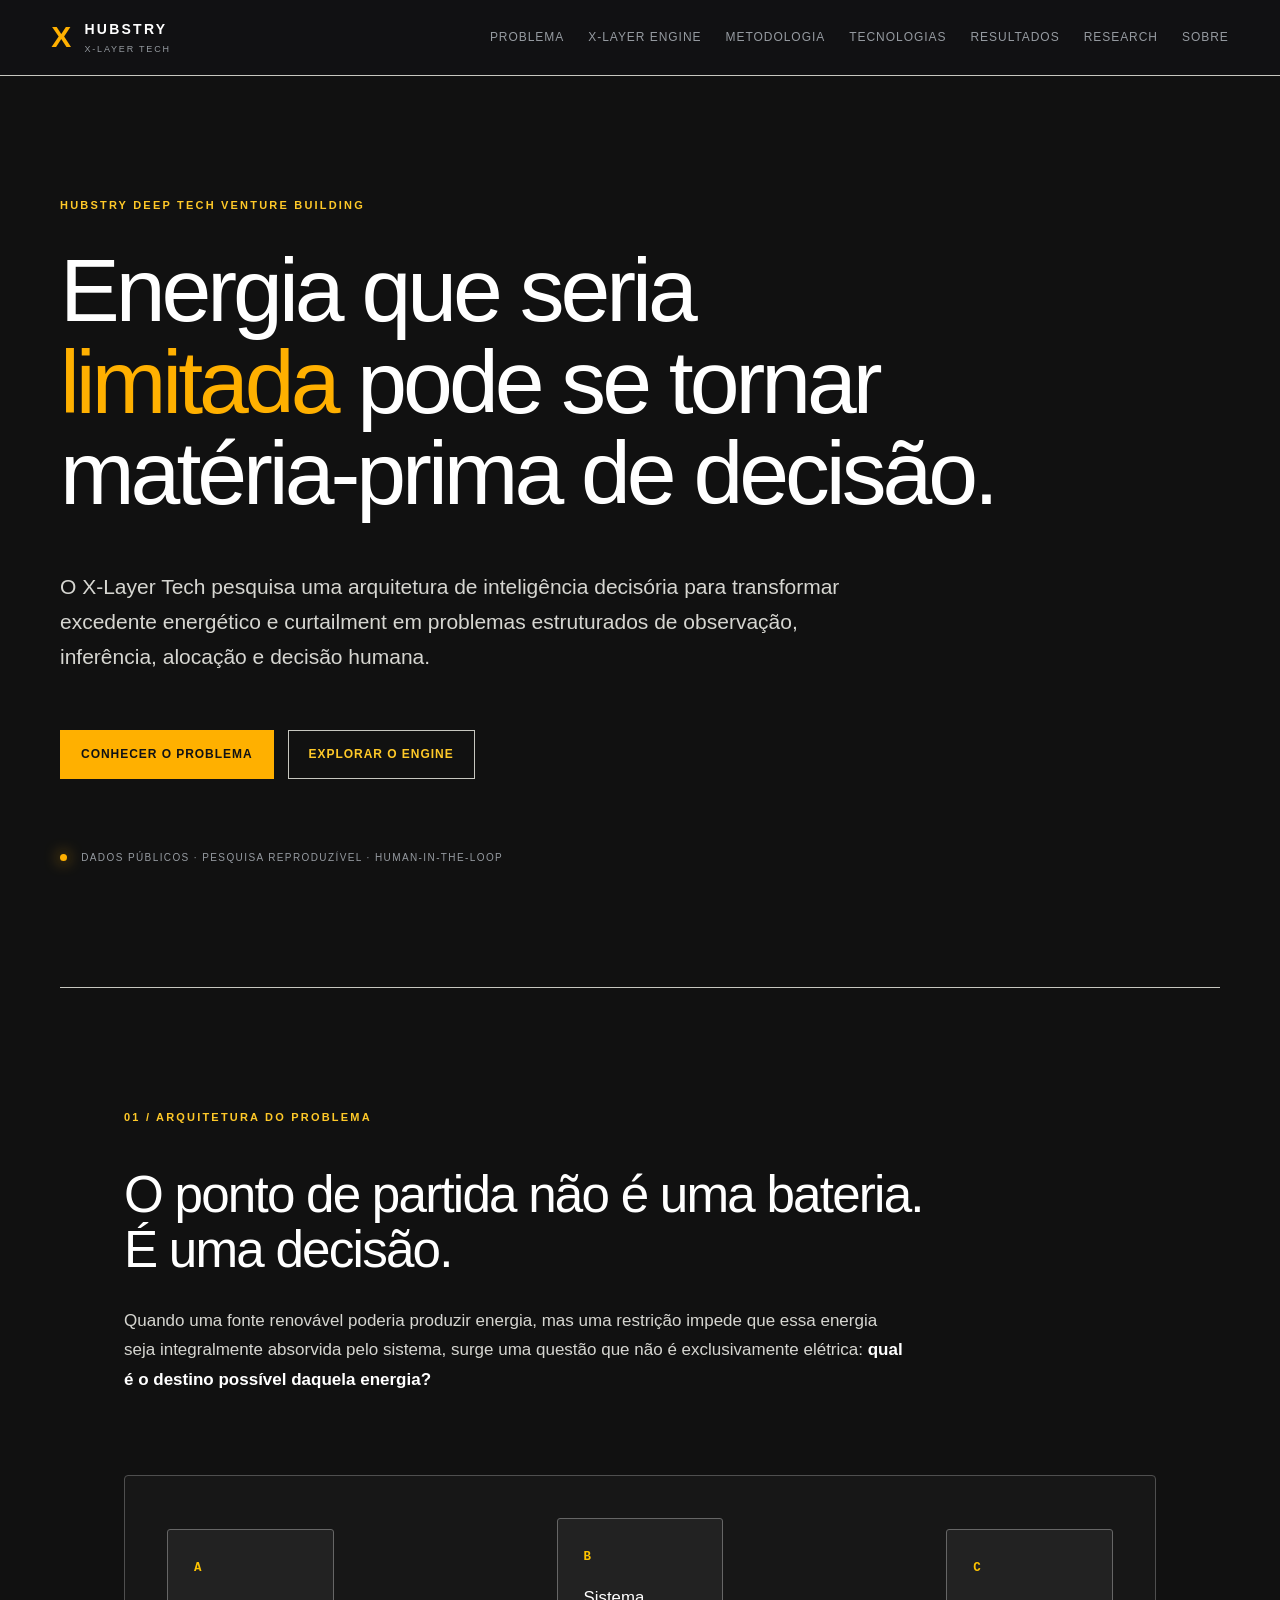
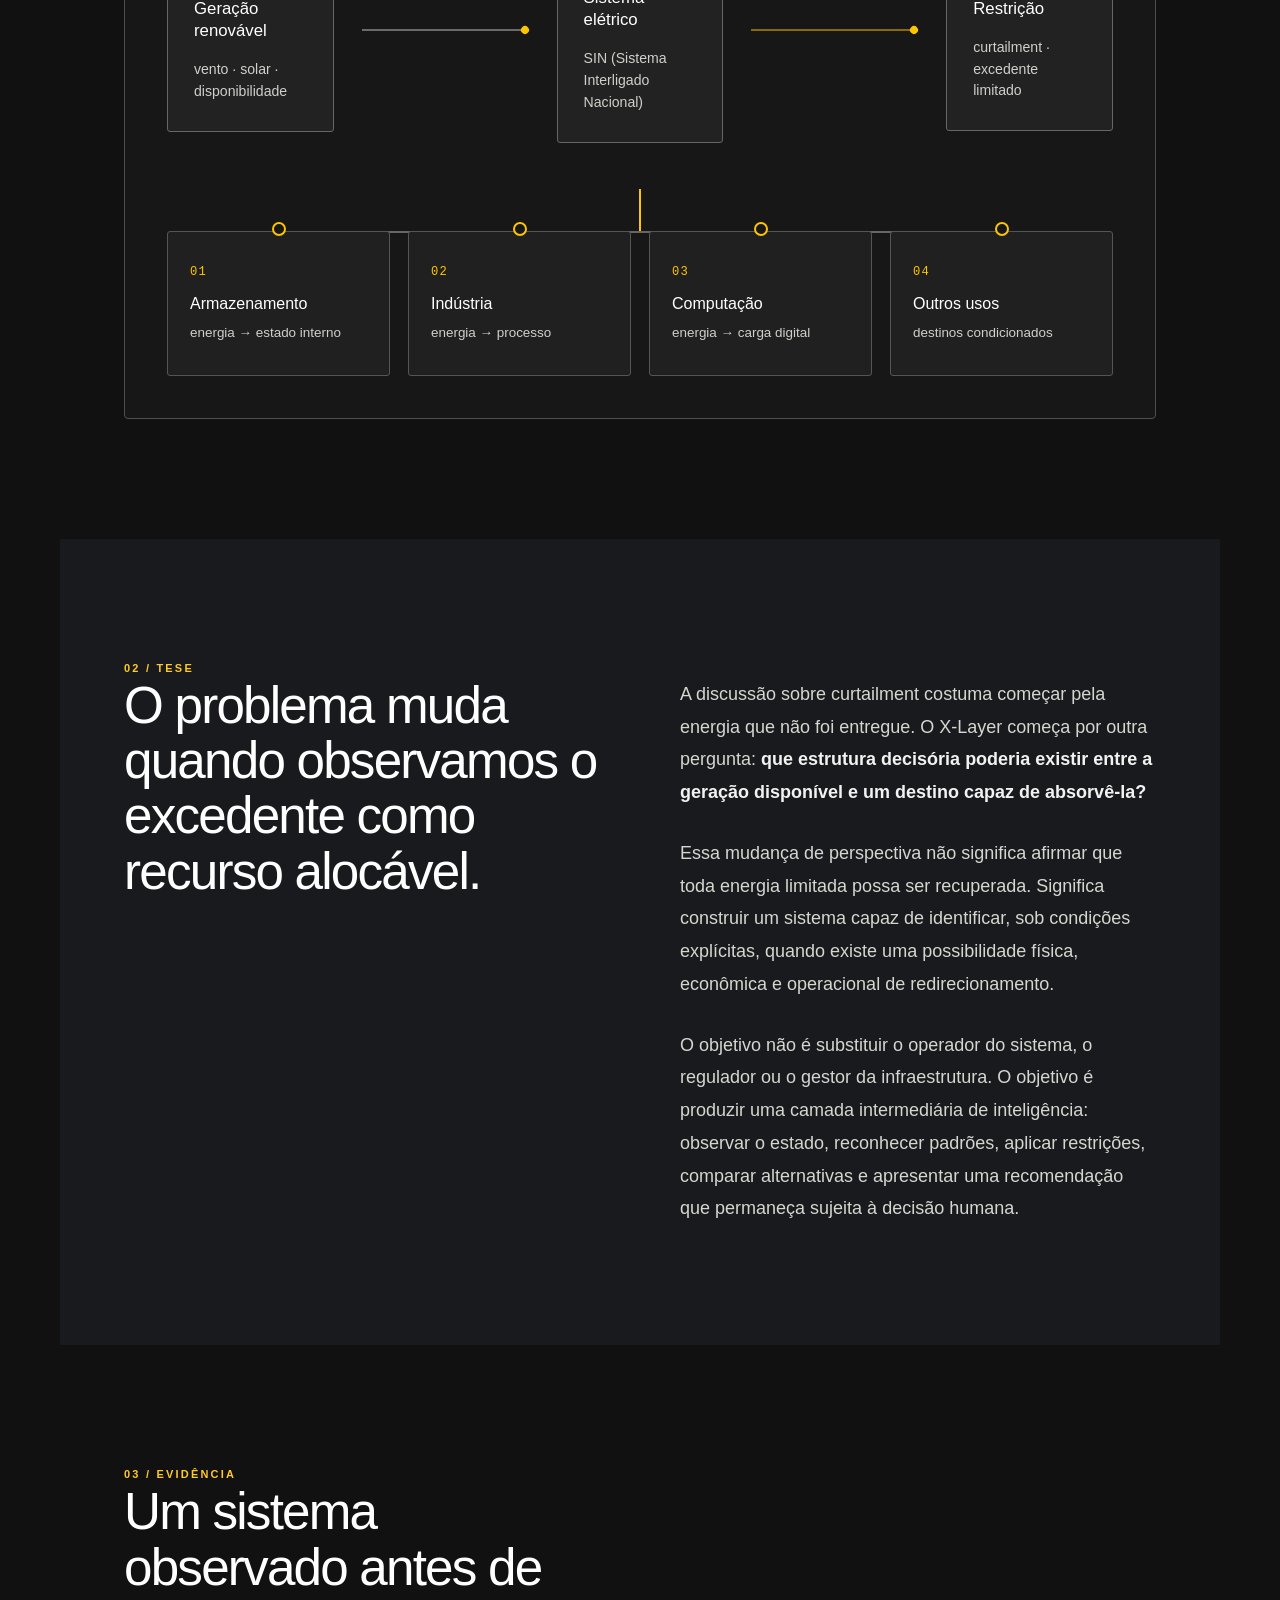
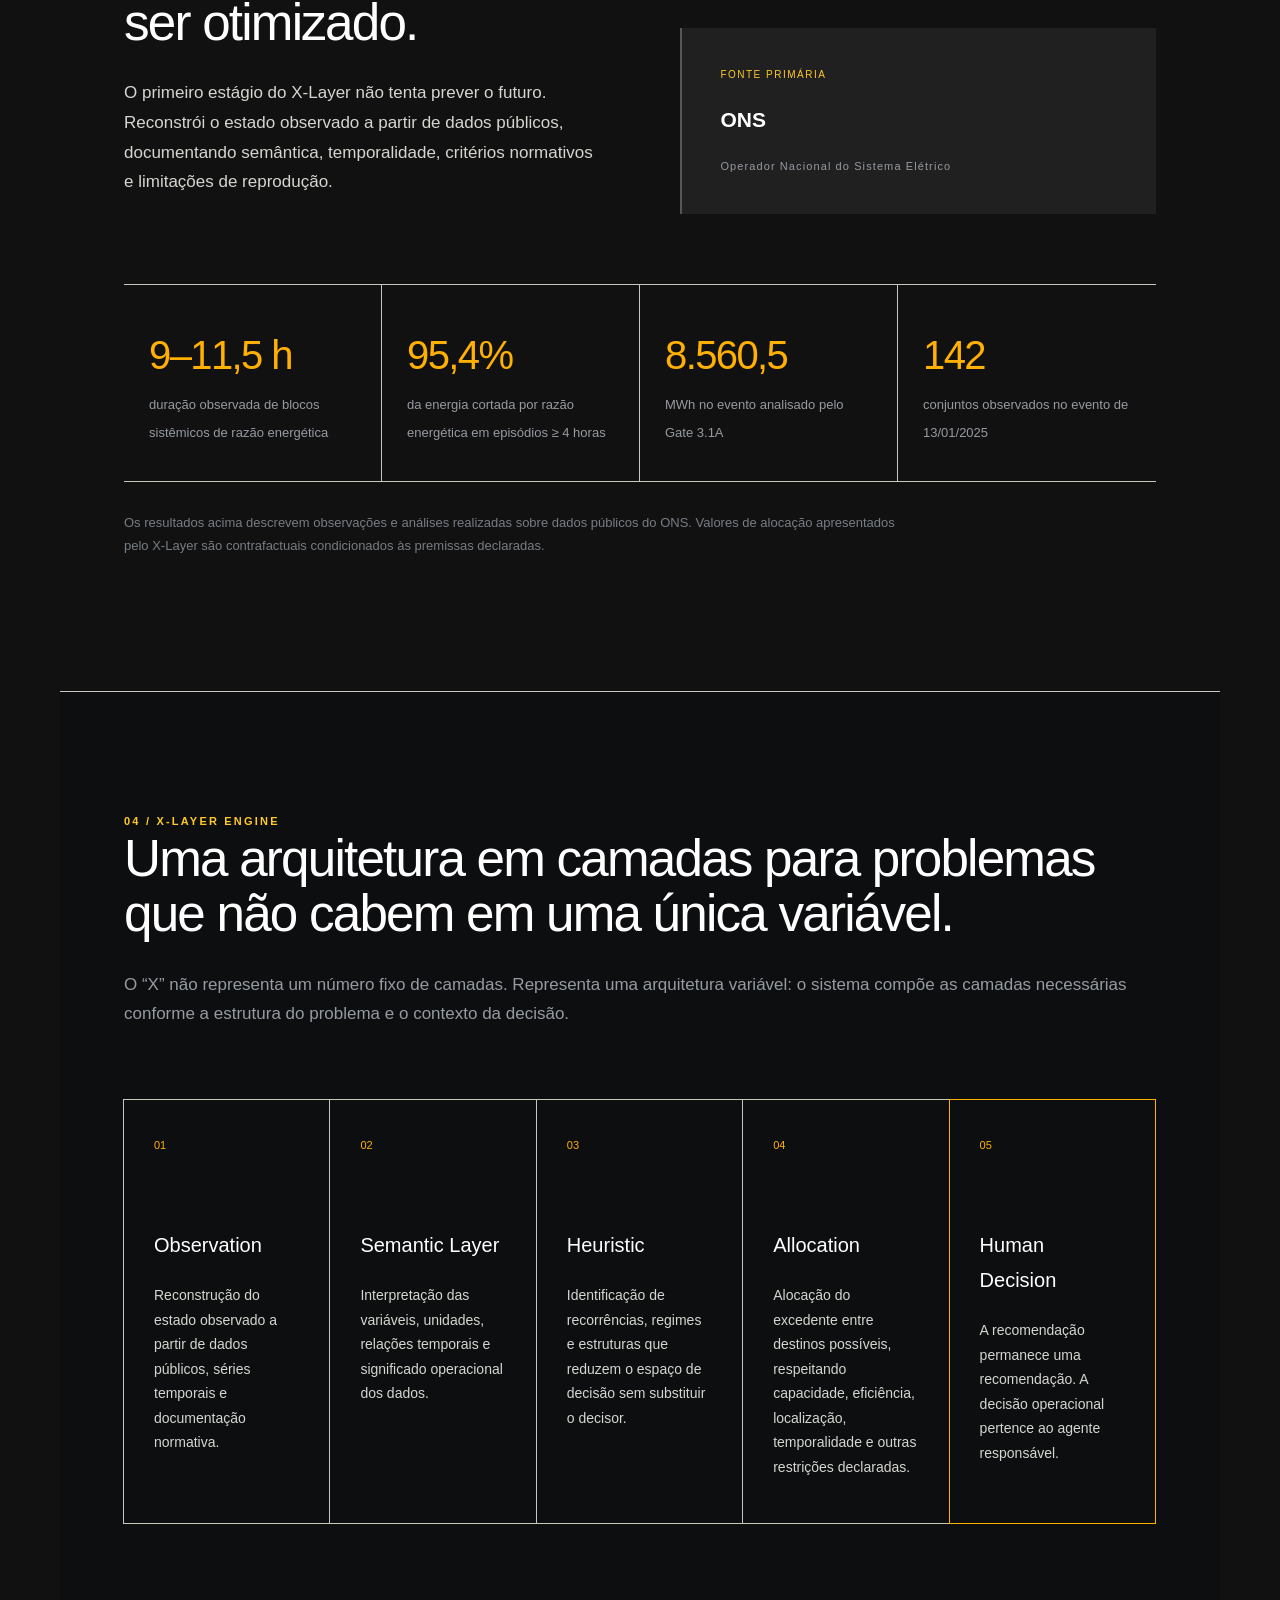
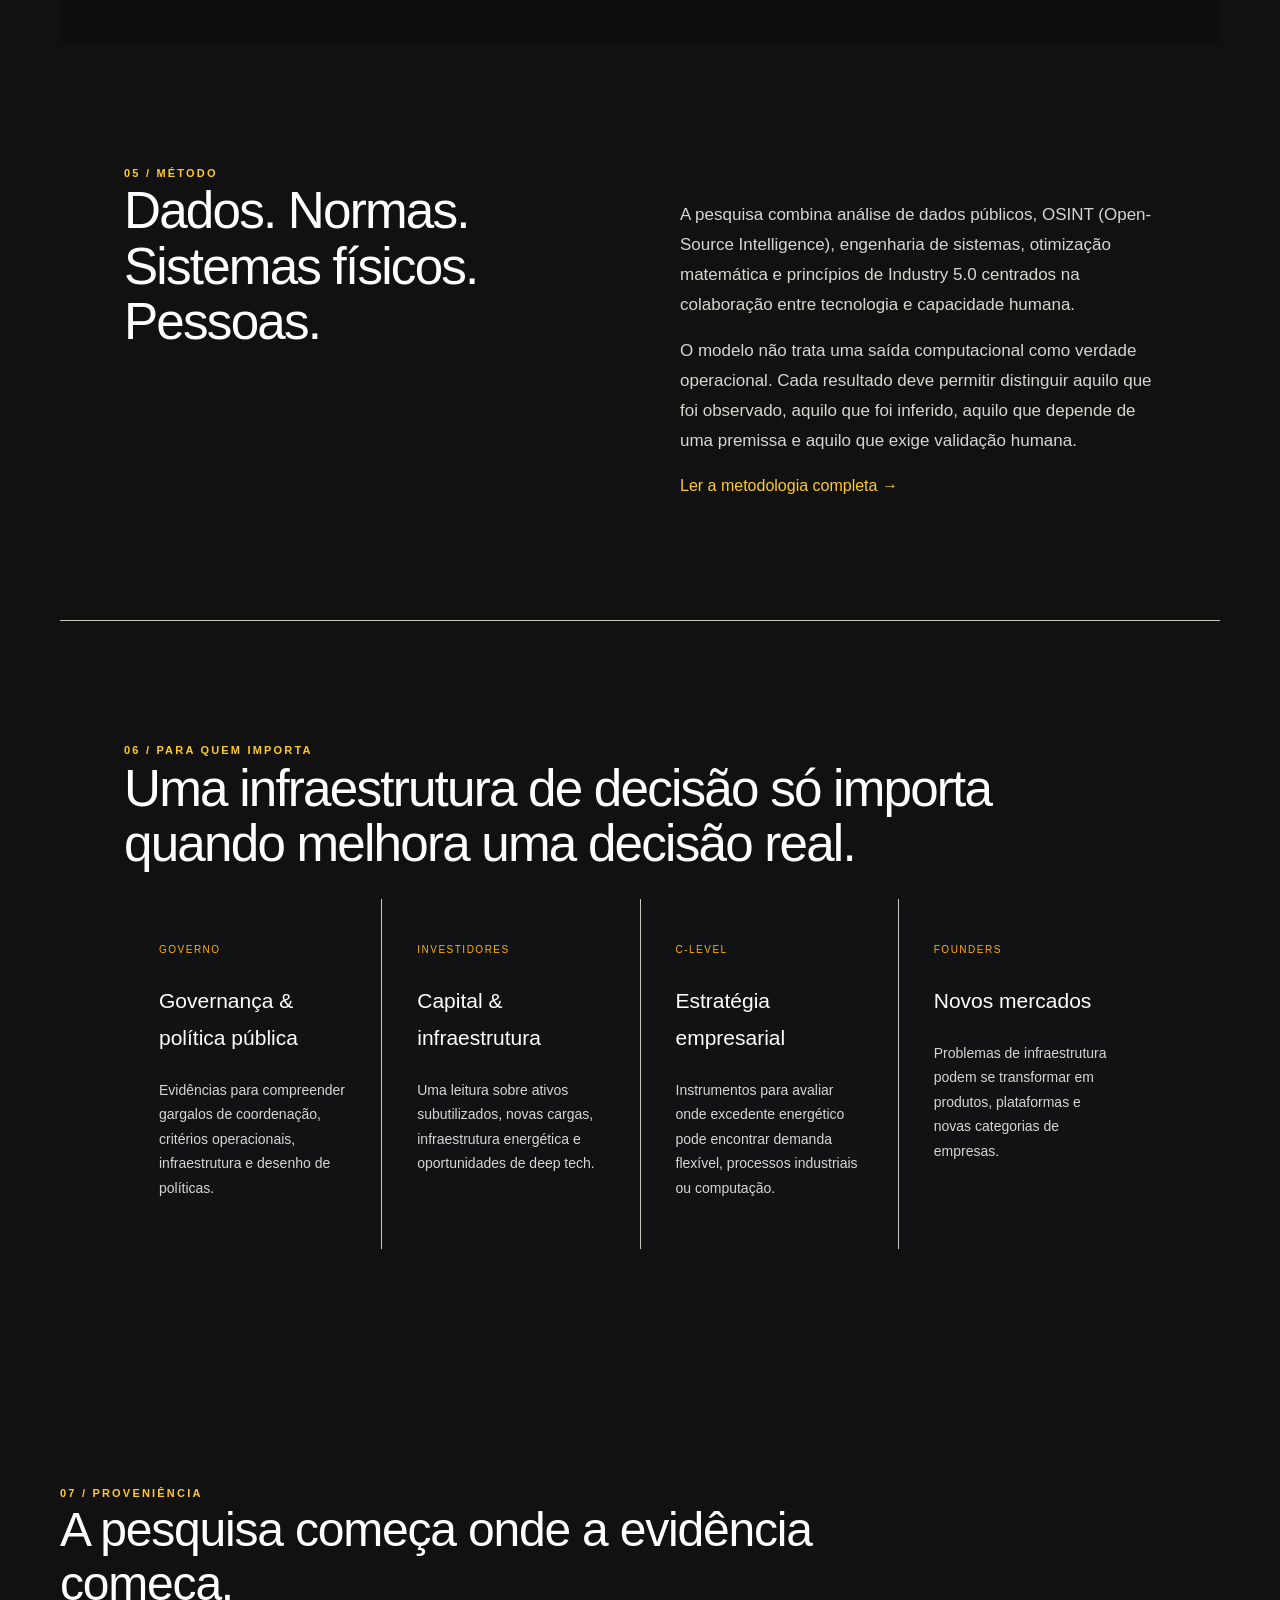
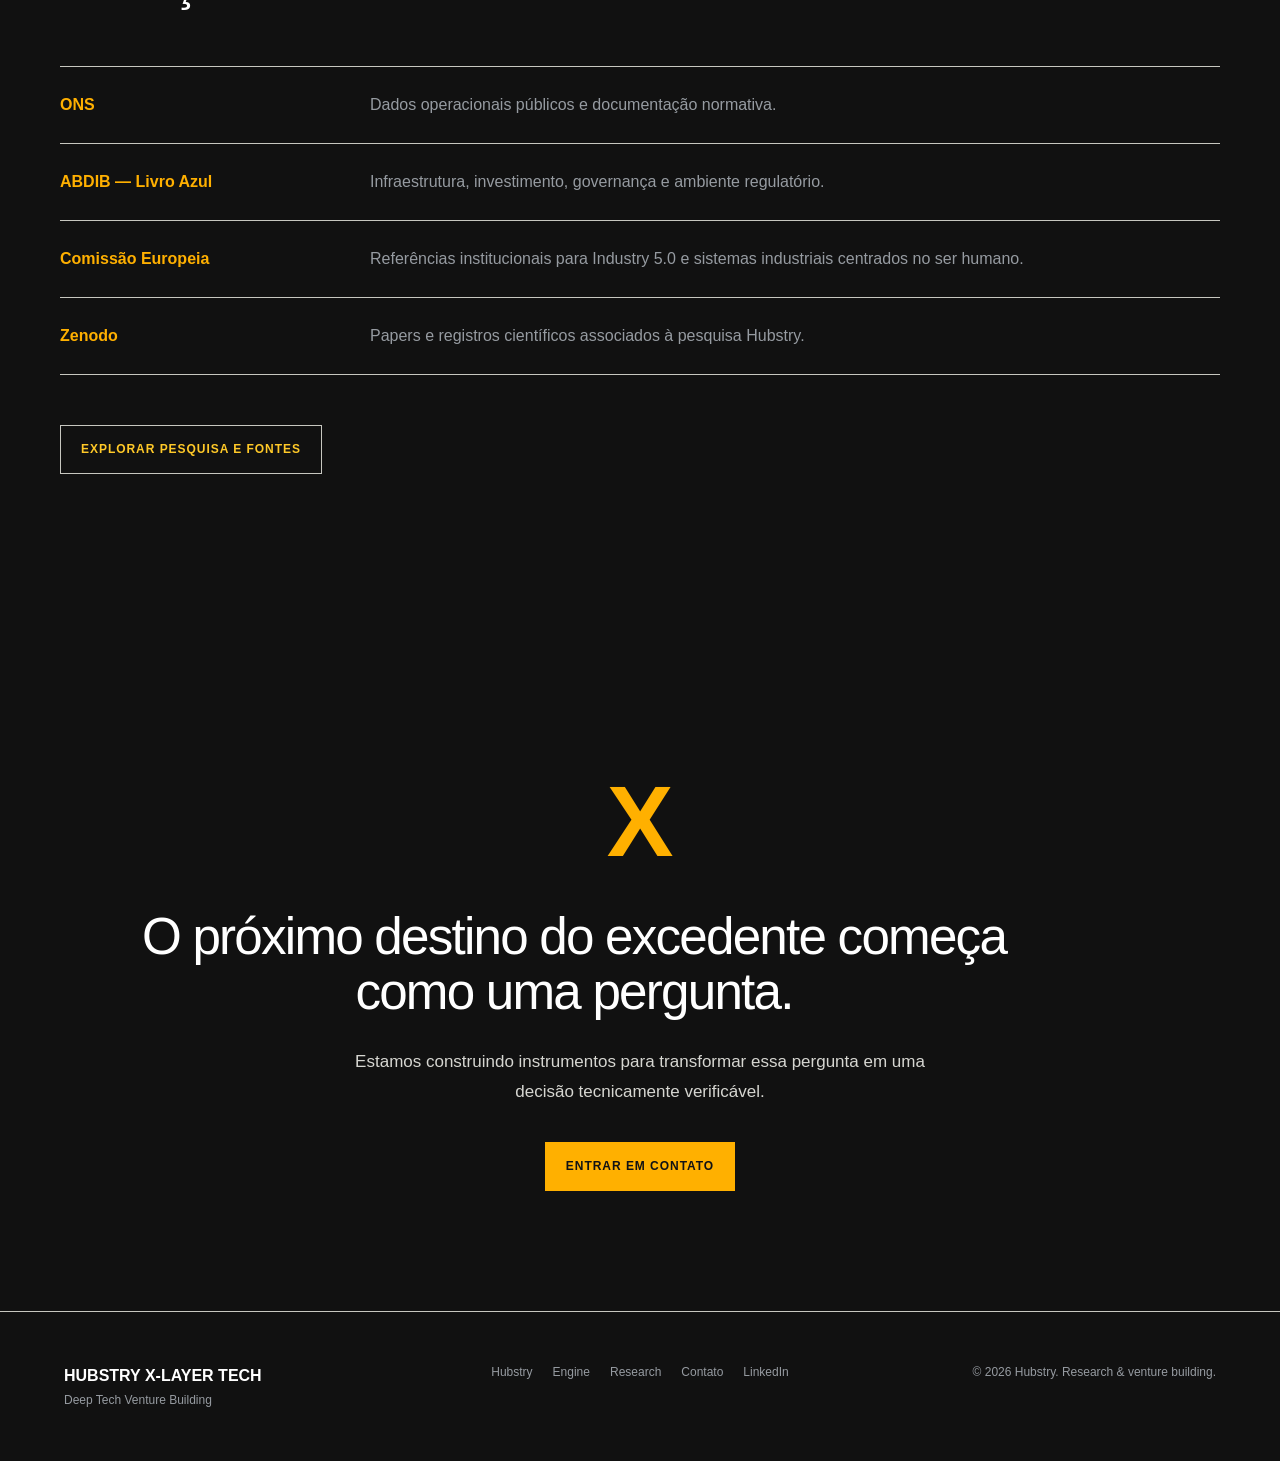
==== commit 706a415f: "fix: contato por email e LinkedIn, Research para pagina interna, Engine em nova guia, seletor de idi" ====
--- a/index.html
+++ b/index.html
@@ -1,4 +1,4 @@
-﻿<!DOCTYPE html>
+<!DOCTYPE html>
 <html lang="pt-BR">
 <head>
   <meta charset="UTF-8">
@@ -516,7 +516,7 @@
       em uma decisão tecnicamente verificável.
     </p>
 
-    <a href="contato.html" class="button primary">
+    <a href="mailto:guilhermemachado.ceo@hubstry.dev" class="button primary">
       Entrar em contato
     </a>
 
@@ -534,11 +534,12 @@
 
   <div class="footer-links">
     <a href="https://www.hubstry.dev">Hubstry</a>
-    <a href="https://github.com/Hubstry-DeepTech/hubstry-xlayer-engine">
+    <a href="https://github.com/Hubstry-DeepTech/hubstry-xlayer-engine" target="_blank" rel="noopener">
       Engine
     </a>
-    <a href="https://zenodo.org/records/22134863">Research</a>
-    <a href="contato.html">Contato</a>
+    <a href="research.html">Research</a>
+    <a href="mailto:guilhermemachado.ceo@hubstry.dev">Contato</a>
+    <a href="https://www.linkedin.com/in/guilhermegoncalvesmachado/" target="_blank" rel="noopener">LinkedIn</a>
   </div>
 
   <div class="footer-copy">
--- a/css/style.css
+++ b/css/style.css
@@ -2215,3 +2215,7 @@
   margin-right: 0;
 }
 
+
+/* Seletor de idioma oculto ate a sprint de i18n. Remover este bloco para reativar. */
+.language-toggle { display: none !important; }
+
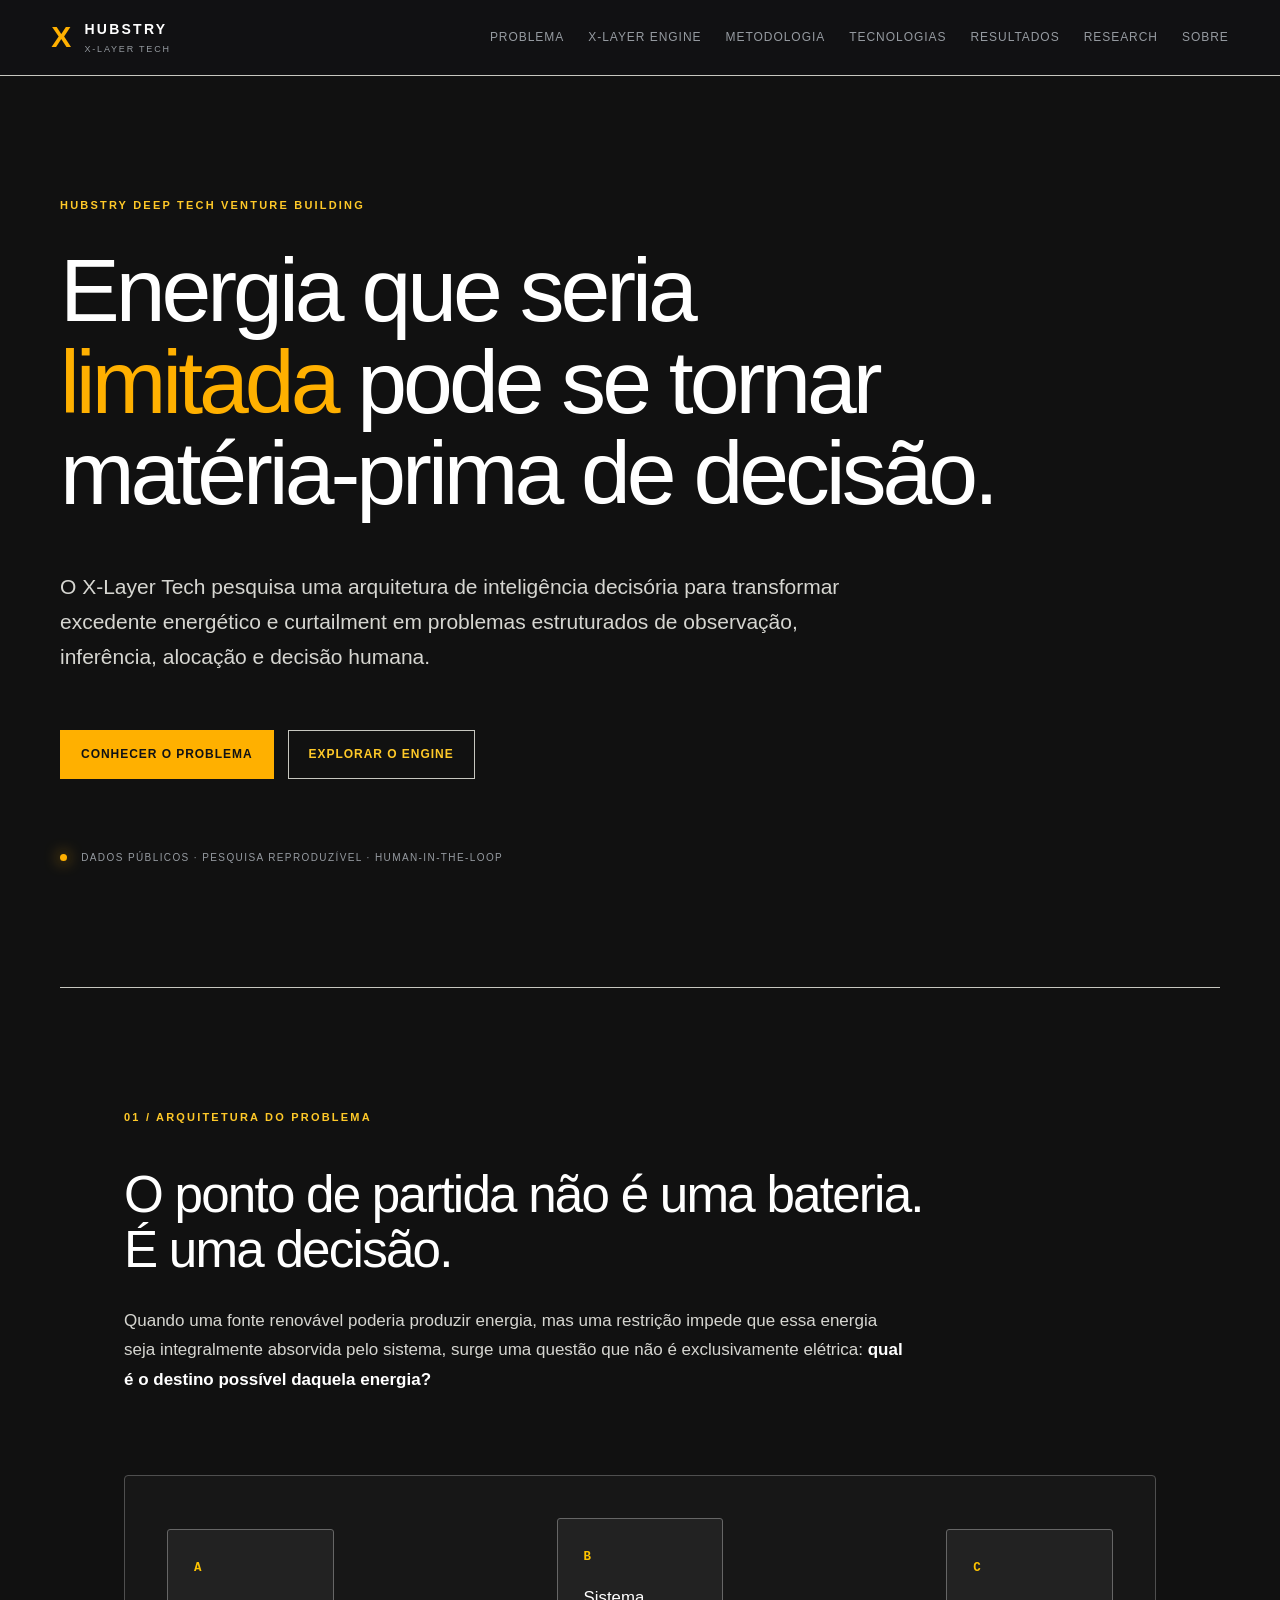
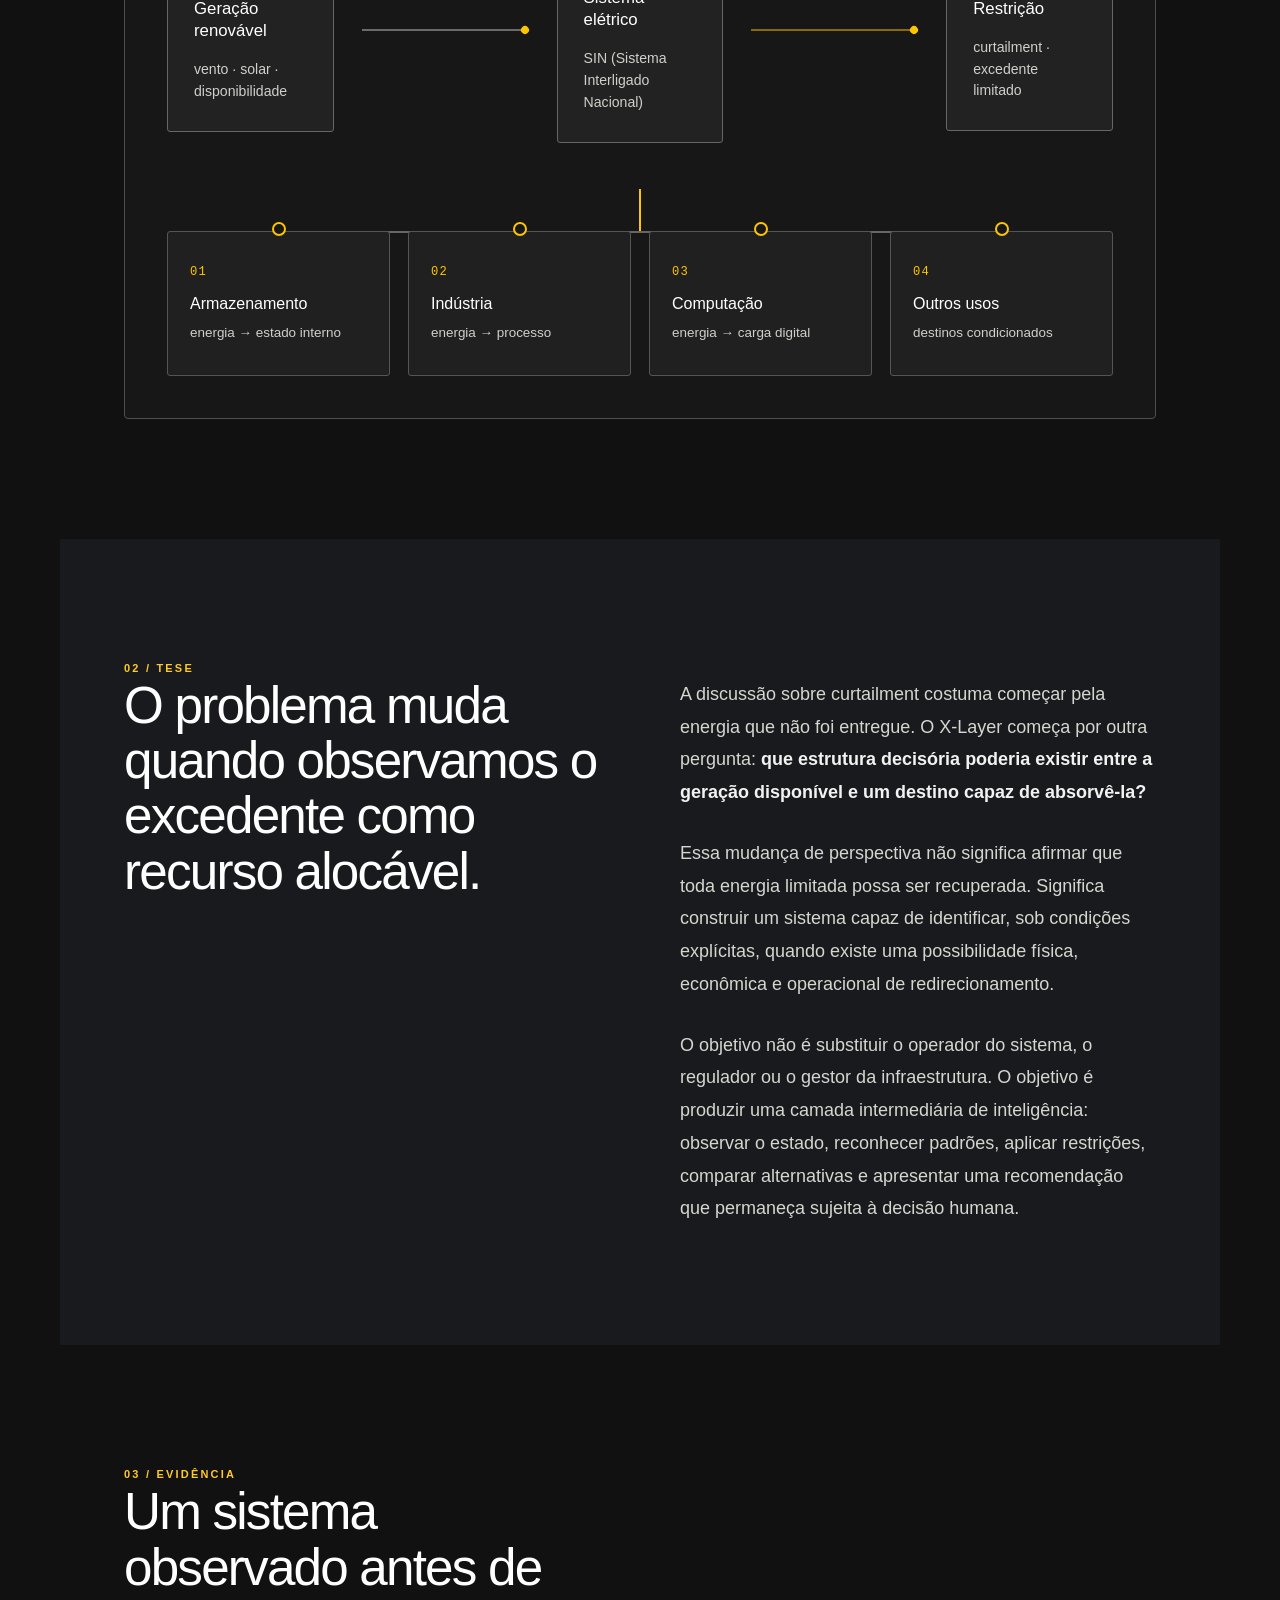
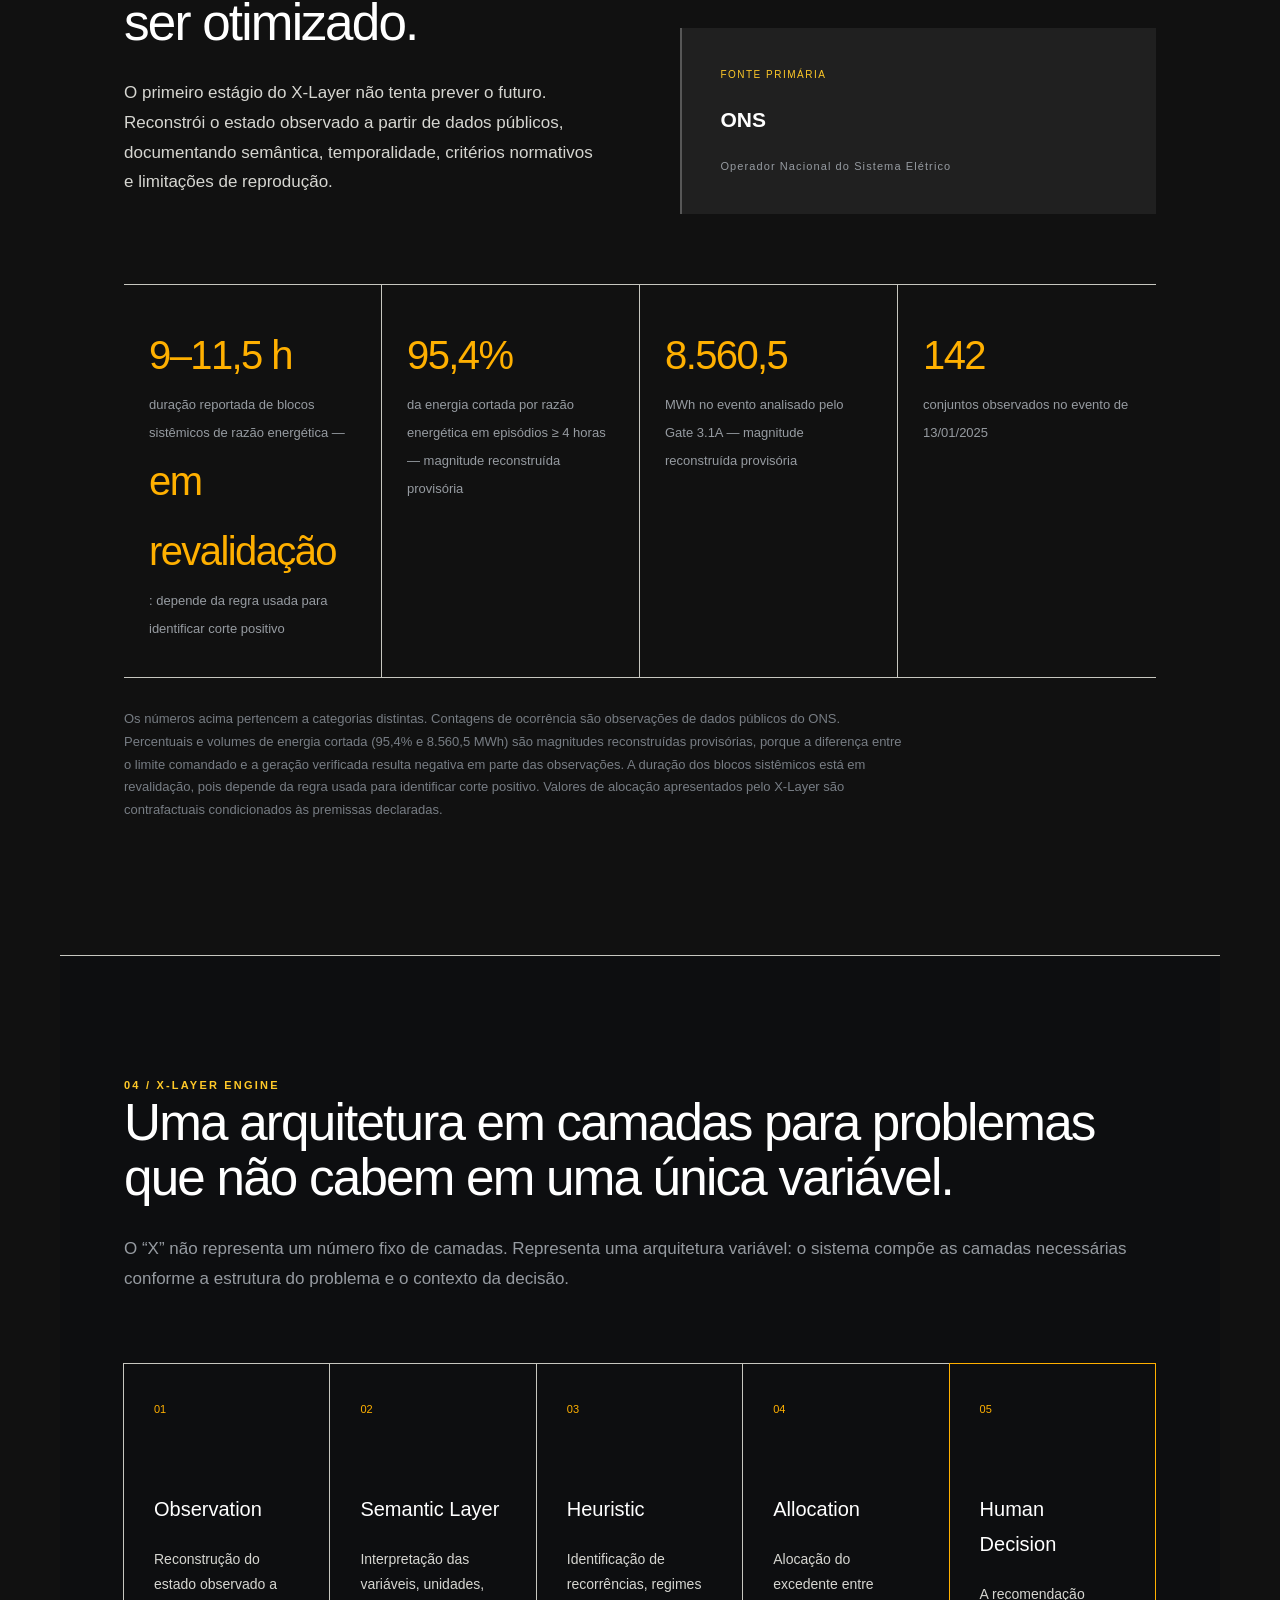
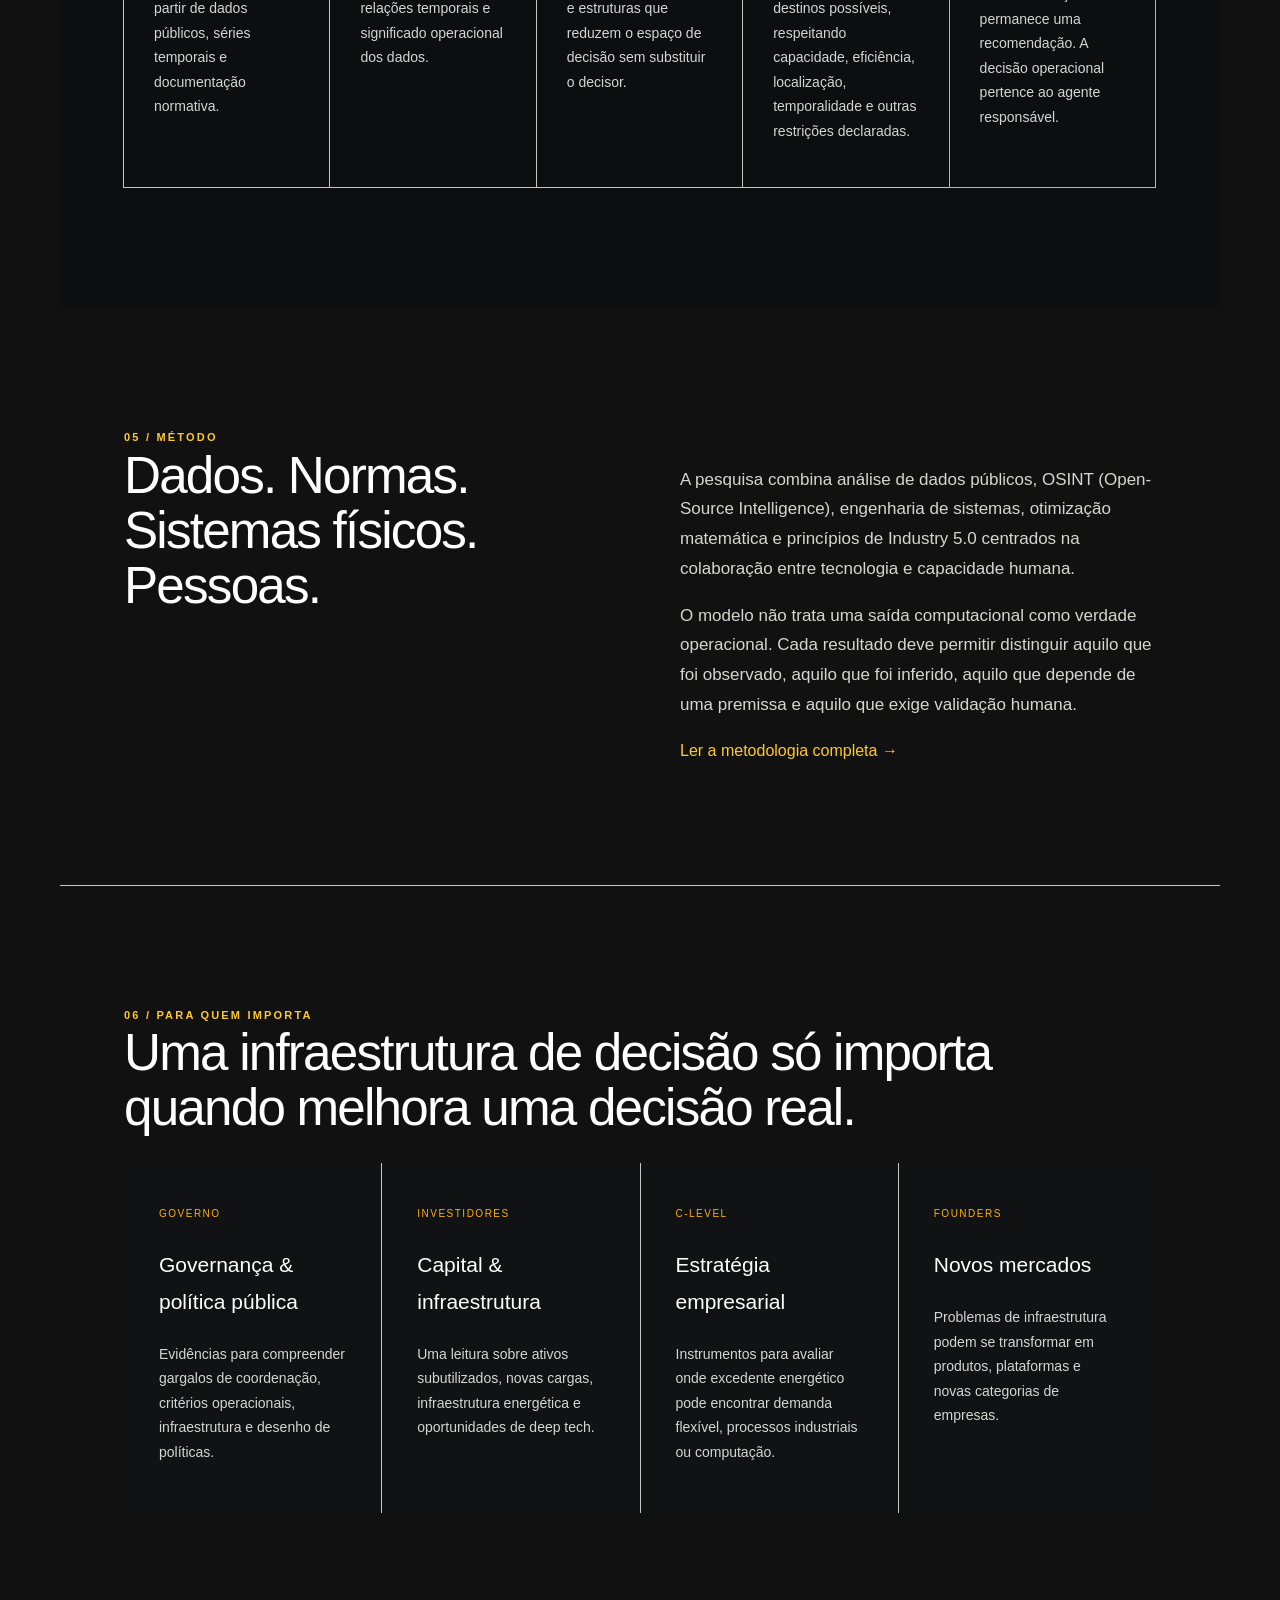
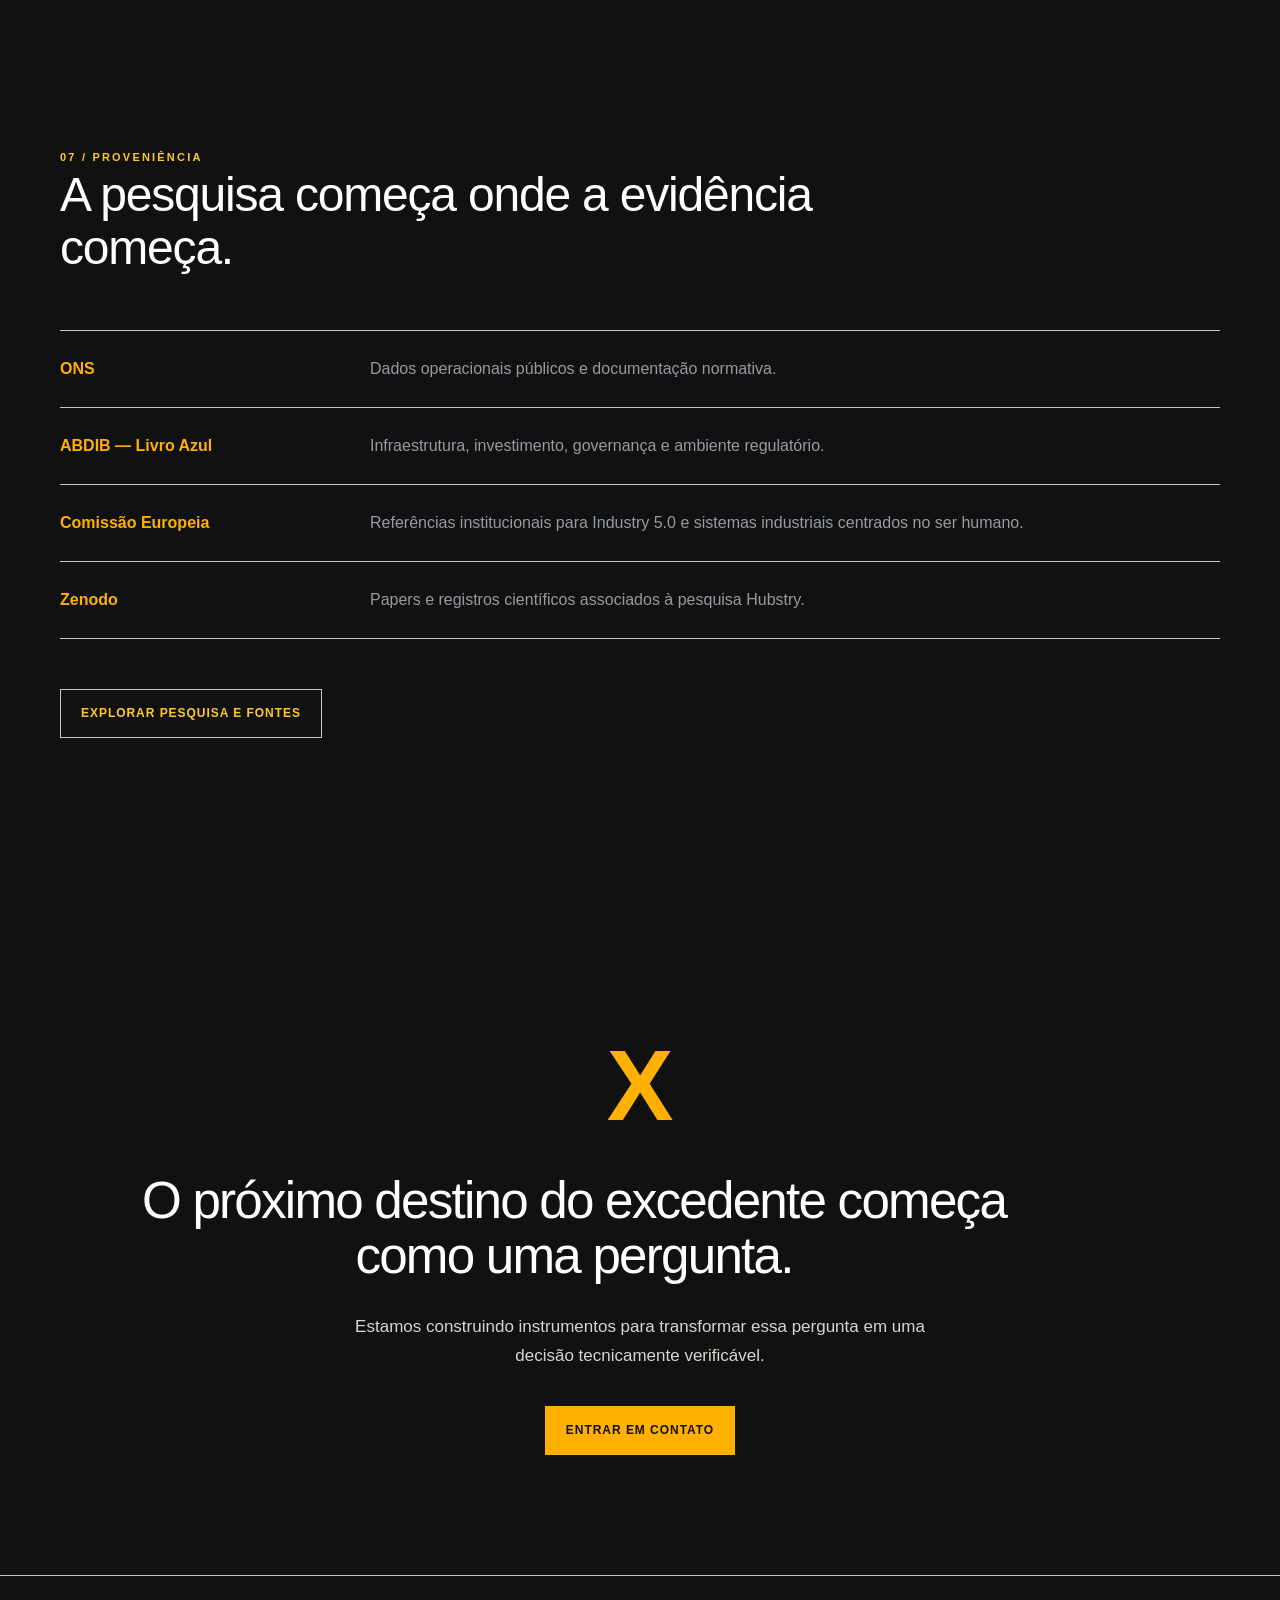
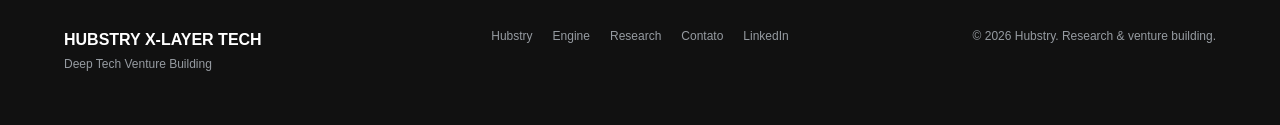
==== commit 0b63d0bc: "docs: estatuto dos numeros publicos no site Classifica cada numero como observacao de ocorrencia, ma" ====
--- a/index.html
+++ b/index.html
@@ -247,21 +247,25 @@
       <article class="metric">
         <strong>9–11,5 h</strong>
         <span>
-          duração observada de blocos sistêmicos de razão energética
+          duração reportada de blocos sistêmicos de razão energética —
+          <strong>em revalidação</strong>: depende da regra usada para
+          identificar corte positivo
         </span>
       </article>
 
       <article class="metric">
         <strong>95,4%</strong>
         <span>
-          da energia cortada por razão energética em episódios ≥ 4 horas
+          da energia cortada por razão energética em episódios ≥ 4 horas —
+          magnitude reconstruída provisória
         </span>
       </article>
 
       <article class="metric">
         <strong>8.560,5</strong>
         <span>
-          MWh no evento analisado pelo Gate 3.1A
+          MWh no evento analisado pelo Gate 3.1A — magnitude
+          reconstruída provisória
         </span>
       </article>
 
@@ -275,9 +279,15 @@
     </div>
 
     <p class="method-note">
-      Os resultados acima descrevem observações e análises realizadas
-      sobre dados públicos do ONS. Valores de alocação apresentados pelo
-      X-Layer são contrafactuais condicionados às premissas declaradas.
+      Os números acima pertencem a categorias distintas. Contagens de
+      ocorrência são observações de dados públicos do ONS. Percentuais e
+      volumes de energia cortada (95,4% e 8.560,5 MWh) são magnitudes
+      reconstruídas provisórias, porque a diferença entre o limite comandado
+      e a geração verificada resulta negativa em parte das observações. A
+      duração dos blocos sistêmicos está em revalidação, pois depende da
+      regra usada para identificar corte positivo. Valores de alocação
+      apresentados pelo X-Layer são contrafactuais condicionados às
+      premissas declaradas.
     </p>
 
   </section>
